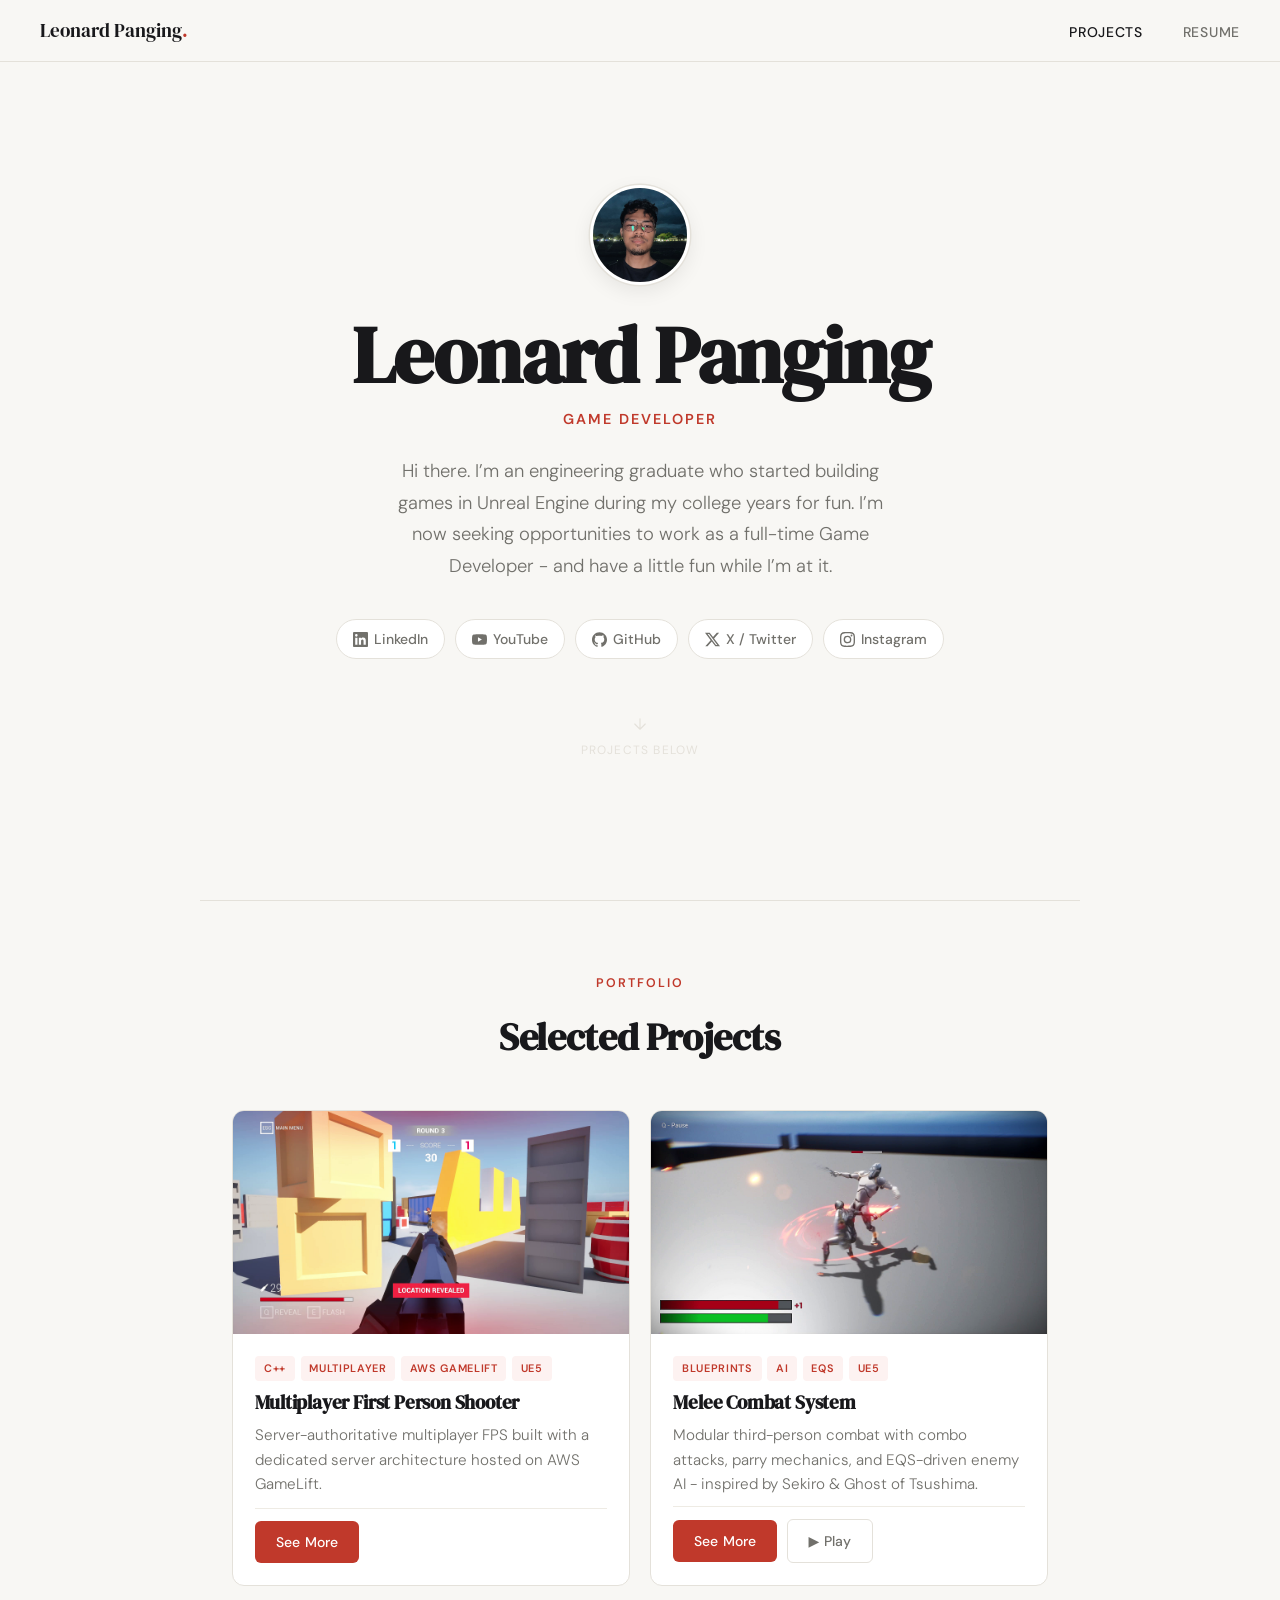
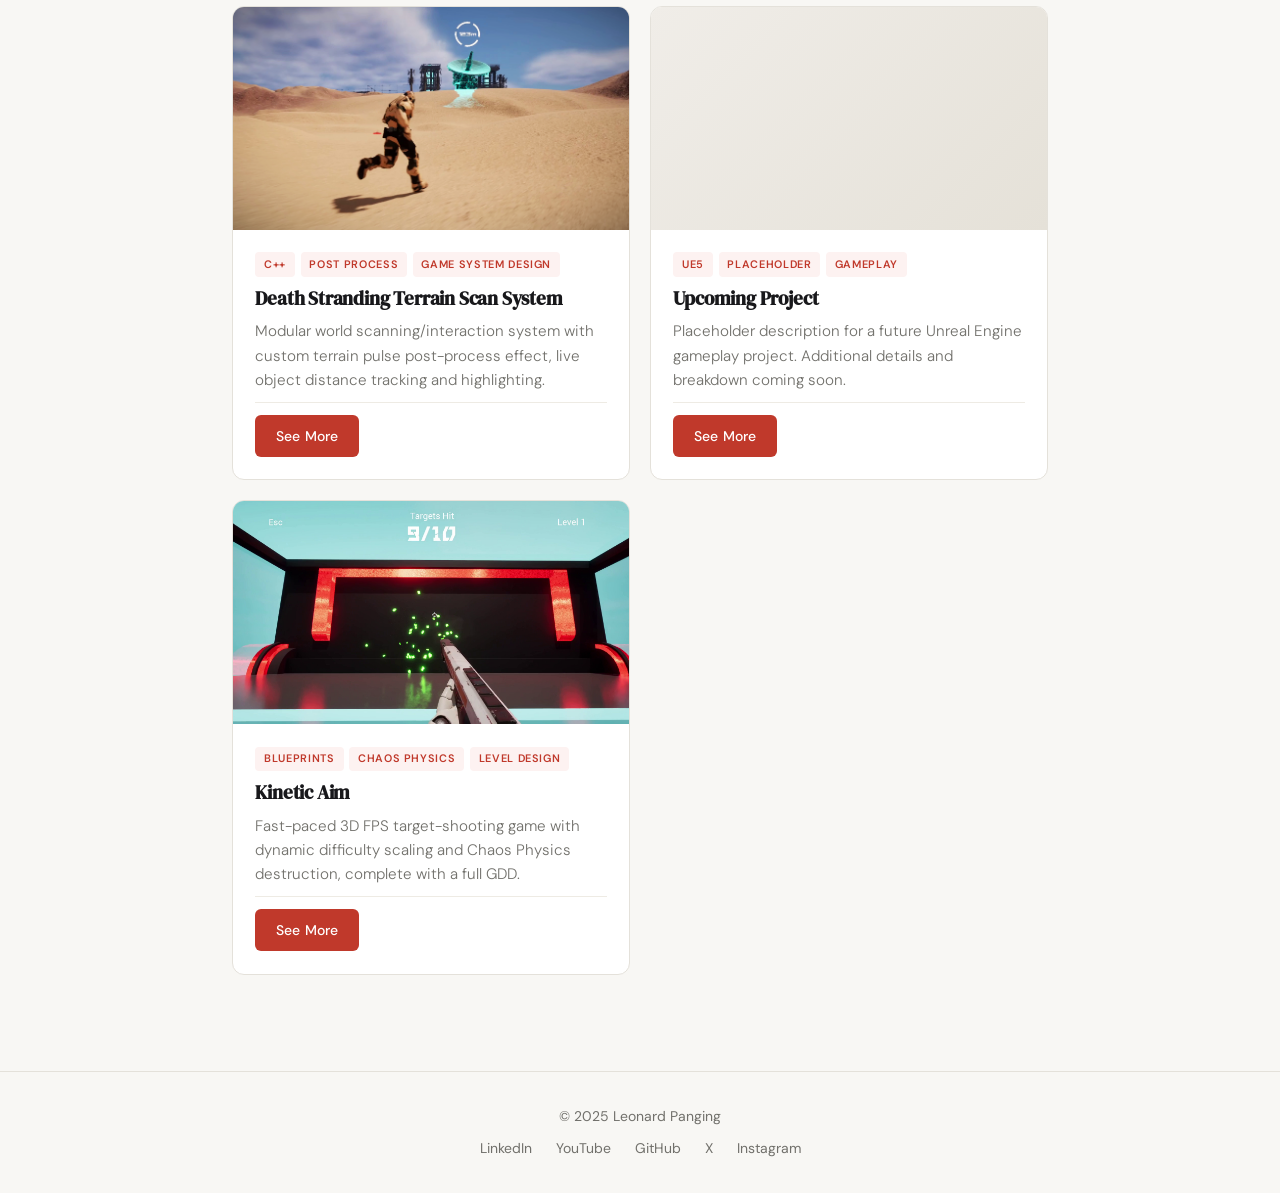
==== index.html @ 173173ff "Update index.html" ====
<!DOCTYPE html>
<html lang="en">
<head>
  <meta charset="UTF-8" />
  <meta name="viewport" content="width=device-width, initial-scale=1.0" />
  <title>Leonard Panging - Portfolio</title>

  <meta
    name="description"
    content="Portfolio of Leonard Panging, Unreal Engine Game Developer."
  />

  <link rel="stylesheet" href="assets/css/style.css" />
</head>

<body>

  <!-- NAV -->
  <nav>
    <a class="nav-logo" href="index.html">
      Leonard Panging<span>.</span>
    </a>

    <button class="hamburger" aria-label="Toggle menu">
      <span></span><span></span><span></span>
    </button>

    <ul class="nav-links">
      <li><a href="index.html" class="active">Projects</a></li>
      <li><a href="resume.html">Resume</a></li>
    </ul>
  </nav>

  <!-- ══ HERO ══════════════════════════════════ -->
  <section class="hero">

    <div class="hero-avatar hero-in">
      <img src="assets/images/dp.jpg" alt="Leonard Panging" />
      <div class="hero-avatar-placeholder">👤</div>
    </div>

    <h1 class="hero-in">Leonard Panging</h1>

    <p class="hero-role hero-in">
      Game Developer
    </p>

    <p class="hero-bio hero-in">
      Hi there. I’m an engineering graduate who started building games in Unreal Engine during my college years for fun. I’m now seeking opportunities to work as a full-time Game Developer - and have a little fun while I’m at it.
    </p>

     <div class="hero-socials hero-in">
      <a class="social-pill" href="https://www.linkedin.com/in/leonard-panging-a372b2229" target="_blank" rel="noopener">
        <svg viewBox="0 0 24 24" xmlns="http://www.w3.org/2000/svg" style="width:15px;height:15px;fill:currentColor"><path d="M20.447 20.452h-3.554v-5.569c0-1.328-.027-3.037-1.852-3.037-1.853 0-2.136 1.445-2.136 2.939v5.667H9.351V9h3.414v1.561h.046c.477-.9 1.637-1.85 3.37-1.85 3.601 0 4.267 2.37 4.267 5.455v6.286zM5.337 7.433a2.062 2.062 0 0 1-2.063-2.065 2.064 2.064 0 1 1 2.063 2.065zm1.782 13.019H3.555V9h3.564v11.452zM22.225 0H1.771C.792 0 0 .774 0 1.729v20.542C0 23.227.792 24 1.771 24h20.451C23.2 24 24 23.227 24 22.271V1.729C24 .774 23.2 0 22.222 0h.003z"/></svg>
        LinkedIn
      </a>
      <a class="social-pill" href="http://www.youtube.com/@LeonardPanging" target="_blank" rel="noopener">
        <svg viewBox="0 0 24 24" xmlns="http://www.w3.org/2000/svg" style="width:15px;height:15px;fill:currentColor"><path d="M23.498 6.186a3.016 3.016 0 0 0-2.122-2.136C19.505 3.545 12 3.545 12 3.545s-7.505 0-9.377.505A3.017 3.017 0 0 0 .502 6.186C0 8.07 0 12 0 12s0 3.93.502 5.814a3.016 3.016 0 0 0 2.122 2.136c1.871.505 9.376.505 9.376.505s7.505 0 9.377-.505a3.015 3.015 0 0 0 2.122-2.136C24 15.93 24 12 24 12s0-3.93-.502-5.814zM9.545 15.568V8.432L15.818 12l-6.273 3.568z"/></svg>
        YouTube
      </a>
      <a class="social-pill" href="https://github.com/MrBushidooo" target="_blank" rel="noopener">
        <svg viewBox="0 0 24 24" xmlns="http://www.w3.org/2000/svg" style="width:15px;height:15px;fill:currentColor"><path d="M12 .297c-6.63 0-12 5.373-12 12 0 5.303 3.438 9.8 8.205 11.385.6.113.82-.258.82-.577 0-.285-.01-1.04-.015-2.04-3.338.724-4.042-1.61-4.042-1.61C4.422 18.07 3.633 17.7 3.633 17.7c-1.087-.744.084-.729.084-.729 1.205.084 1.838 1.236 1.838 1.236 1.07 1.835 2.809 1.305 3.495.998.108-.776.417-1.305.76-1.605-2.665-.3-5.466-1.332-5.466-5.93 0-1.31.465-2.38 1.235-3.22-.135-.303-.54-1.523.105-3.176 0 0 1.005-.322 3.3 1.23.96-.267 1.98-.399 3-.405 1.02.006 2.04.138 3 .405 2.28-1.552 3.285-1.23 3.285-1.23.645 1.653.24 2.873.12 3.176.765.84 1.23 1.91 1.23 3.22 0 4.61-2.805 5.625-5.475 5.92.42.36.81 1.096.81 2.22 0 1.606-.015 2.896-.015 3.286 0 .315.21.69.825.57C20.565 22.092 24 17.592 24 12.297c0-6.627-5.373-12-12-12"/></svg>
        GitHub
      </a>
      <a class="social-pill" href="https://x.com/leo_fbx" target="_blank" rel="noopener">
        <svg viewBox="0 0 24 24" xmlns="http://www.w3.org/2000/svg" style="width:15px;height:15px;fill:currentColor"><path d="M18.901 1.153h3.68l-8.04 9.19L24 22.846h-7.406l-5.8-7.584-6.638 7.584H.474l8.6-9.83L0 1.154h7.594l5.243 6.932ZM17.61 20.644h2.039L6.486 3.24H4.298Z"/></svg>
        X / Twitter
      </a>
      <a class="social-pill" href="https://www.instagram.com/leonart._/" target="_blank" rel="noopener">
        <svg viewBox="0 0 24 24" xmlns="http://www.w3.org/2000/svg" style="width:15px;height:15px;fill:currentColor"><path d="M12 2.163c3.204 0 3.584.012 4.85.07 3.252.148 4.771 1.691 4.919 4.919.058 1.265.069 1.645.069 4.849 0 3.205-.012 3.584-.069 4.849-.149 3.225-1.664 4.771-4.919 4.919-1.266.058-1.644.07-4.85.07-3.204 0-3.584-.012-4.849-.07-3.26-.149-4.771-1.699-4.919-4.92-.058-1.265-.07-1.644-.07-4.849 0-3.204.013-3.583.07-4.849.149-3.227 1.664-4.771 4.919-4.919 1.266-.057 1.645-.069 4.849-.069zM12 0C8.741 0 8.333.014 7.053.072 2.695.272.273 2.69.073 7.052.014 8.333 0 8.741 0 12c0 3.259.014 3.668.072 4.948.2 4.358 2.618 6.78 6.98 6.98C8.333 23.986 8.741 24 12 24c3.259 0 3.668-.014 4.948-.072 4.354-.2 6.782-2.618 6.979-6.98.059-1.28.073-1.689.073-4.948 0-3.259-.014-3.667-.072-4.947-.196-4.354-2.617-6.78-6.979-6.98C15.668.014 15.259 0 12 0zm0 5.838a6.162 6.162 0 1 0 0 12.324 6.162 6.162 0 0 0 0-12.324zM12 16a4 4 0 1 1 0-8 4 4 0 0 1 0 8zm6.406-11.845a1.44 1.44 0 1 0 0 2.881 1.44 1.44 0 0 0 0-2.881z"/></svg>
        Instagram
      </a>
    </div>

    <div class="scroll-cue hero-in">
      <svg viewBox="0 0 24 24" stroke-width="1.5" stroke-linecap="round" stroke-linejoin="round"><path d="M12 5v14M5 12l7 7 7-7"/></svg>
      Projects below
    </div>


  </section>

  <!-- ══ PROJECTS ════════════════════════════════ -->

  <hr class="divider" />

  <div class="section-header">
    <p class="section-eyebrow">Portfolio</p>
    <h2>Selected Projects</h2>
  </div>

  <div class="projects-grid">

    <!-- CARD 1 -->
    <article class="project-card fade-up">

      <div class="project-card-img">
        <img
          src="assets/images/fps-thumb.png"
          alt="Multiplayer FPS"
          onerror="this.style.display='none'"
        />
      </div>

      <div class="project-card-body">

        <div class="project-tags">
          <span class="project-tag">C++</span>
          <span class="project-tag">Multiplayer</span>
          <span class="project-tag">AWS Gamelift</span>
          <span class="project-tag">UE5</span>
        </div>

        <h3>Multiplayer First Person Shooter</h3>

        <p class="project-card-desc">
          Server-authoritative multiplayer FPS built with a dedicated server
          architecture hosted on AWS GameLift.
        </p>

        <div class="project-card-footer">
          <a href="projects/fps-multiplayer.html"
             class="btn btn-primary">
            See More
          </a>
        </div>

      </div>

    </article>

    <!-- CARD 2 -->
    <article class="project-card fade-up">

      <div class="project-card-img">
        <img
          src="assets/images/melee-thumb.png"
          alt="Melee Combat System"
          onerror="this.style.display='none'"
        />
      </div>

      <div class="project-card-body">

        <div class="project-tags">
          <span class="project-tag">Blueprints</span>
          <span class="project-tag">AI</span>
          <span class="project-tag">EQS</span>
          <span class="project-tag">UE5</span>
        </div>

        <h3>Melee Combat System</h3>

        <p class="project-card-desc">
          Modular third-person combat with combo attacks, parry mechanics,
          and EQS-driven enemy AI - inspired by Sekiro &amp; Ghost of Tsushima.
        </p>

        <div class="project-card-footer">

          <a href="projects/melee-combat.html"
             class="btn btn-primary">
            See More
          </a>

          <a href="https://drive.google.com/drive/folders/1jWigeaN3N8AYRt2du7od_GH6Y4pzyDy4?usp=drive_link"
             target="_blank"
             rel="noopener"
             class="btn btn-secondary">
            ▶ Play
          </a>

        </div>

      </div>

    </article>

    <!-- CARD 3 -->
    <article class="project-card fade-up">

      <div class="project-card-img">
        <img
          src="assets/images/scan-thumb.jpg"
          alt="Death Stranding Scan System"
          onerror="this.style.display='none'"
        />
      </div>

      <div class="project-card-body">

        <div class="project-tags">
          <span class="project-tag">C++</span>
          <span class="project-tag">Post Process</span>
          <span class="project-tag">Game System Design</span>
        </div>

        <h3>Death Stranding Terrain Scan System</h3>

        <p class="project-card-desc">
          Modular world scanning/interaction system with
          custom terrain pulse post-process effect,
          live object distance tracking and highlighting.
        </p>

        <div class="project-card-footer">
          <a href="projects/death-stranding-scan.html"
             class="btn btn-primary">
            See More
          </a>
        </div>

      </div>

    </article>

    <!-- CARD 4 -->
    <article class="project-card fade-up">

      <div class="project-card-img">
        <img
          src="assets/images/placeholder-thumb.jpg"
          alt="Placeholder Project"
          onerror="this.style.display='none'"
        />
      </div>

      <div class="project-card-body">

        <div class="project-tags">
          <span class="project-tag">UE5</span>
          <span class="project-tag">Placeholder</span>
          <span class="project-tag">Gameplay</span>
        </div>

        <h3>Upcoming Project</h3>

        <p class="project-card-desc">
          Placeholder description for a future Unreal Engine gameplay project.
          Additional details and breakdown coming soon.
        </p>

        <div class="project-card-footer">
          <a href="projects/WeaponThrow.html"
             class="btn btn-primary">
            See More
          </a>
        </div>

      </div>

    </article>

    <!-- CARD 5 -->
    <article class="project-card fade-up">

      <div class="project-card-img">
        <img
          src="assets/images/kinetic-thumb.png"
          alt="Kinetic Aim"
          onerror="this.style.display='none'"
        />
      </div>

      <div class="project-card-body">

        <div class="project-tags">
          <span class="project-tag">Blueprints</span>
          <span class="project-tag">Chaos Physics</span>
          <span class="project-tag">Level Design</span>
        </div>

        <h3>Kinetic Aim</h3>

        <p class="project-card-desc">
          Fast-paced 3D FPS target-shooting game with dynamic difficulty scaling
          and Chaos Physics destruction, complete with a full GDD.
        </p>

        <div class="project-card-footer">
          <a href="projects/kinetic-aim.html"
             class="btn btn-primary">
            See More
          </a>
        </div>

      </div>

    </article>

  </div>

  <!-- FOOTER -->

  <footer>

    <p>© 2025 Leonard Panging</p>

    <div class="footer-socials">

      <a href="https://www.linkedin.com/in/leonard-panging-a372b2229"
         target="_blank"
         rel="noopener">
        LinkedIn
      </a>

      <a href="http://www.youtube.com/@LeonardPanging"
         target="_blank"
         rel="noopener">
        YouTube
      </a>

      <a href="https://github.com/MrBushidooo"
         target="_blank"
         rel="noopener">
        GitHub
      </a>

      <a href="https://x.com/leo_fbx"
         target="_blank"
         rel="noopener">
        X
      </a>

      <a href="https://www.instagram.com/leonart._/"
         target="_blank"
         rel="noopener">
        Instagram
      </a>

    </div>

  </footer>

  <script src="assets/js/main.js"></script>

</body>
</html>
---- assets/css/style.css ----
@import url('https://fonts.googleapis.com/css2?family=DM+Serif+Display:ital@0;1&family=DM+Sans:ital,opsz,wght@0,9..40,300;0,9..40,400;0,9..40,500;0,9..40,600;1,9..40,300&display=swap');

/* ── VARIABLES ───────────────────────────────── */
:root {
  --bg:           #f8f7f4;
  --surface:      #ffffff;
  --border:       #e4e1da;
  --border-light: #eeebe4;
  --text:         #18181b;
  --muted:        #71706b;
  --accent:       #c0392b;
  --accent-hover: #a93226;
  --accent-light: #fdf2f1;

  --font-display: 'DM Serif Display', Georgia, serif;
  --font-body:    'DM Sans', system-ui, sans-serif;

  --max-w: 880px;
  --nav-h: 62px;
}

/* ── RESET ───────────────────────────────────── */
*, *::before, *::after { box-sizing: border-box; margin: 0; padding: 0; }
html { scroll-behavior: smooth; }
body {
  background: var(--bg);
  color: var(--text);
  font-family: var(--font-body);
  font-size: 19px;
  line-height: 1.75;
  -webkit-font-smoothing: antialiased;
}
a { color: inherit; text-decoration: none; }
img { max-width: 100%; display: block; }
ul { list-style: none; }

/* ── SCROLLBAR ───────────────────────────────── */
::-webkit-scrollbar { width: 4px; }
::-webkit-scrollbar-track { background: var(--bg); }
::-webkit-scrollbar-thumb { background: var(--border); border-radius: 2px; }

/* ── NAV ─────────────────────────────────────── */
nav {
  position: fixed;
  top: 0; left: 0; right: 0;
  height: var(--nav-h);
  background: rgba(248,247,244,0.93);
  backdrop-filter: blur(12px);
  -webkit-backdrop-filter: blur(12px);
  border-bottom: 1px solid var(--border);
  display: flex;
  align-items: center;
  justify-content: space-between;
  padding: 0 2.5rem;
  z-index: 100;
}
.nav-logo {
  font-family: var(--font-display);
  font-size: 1.2rem;
  color: var(--text);
}
.nav-logo span { color: var(--accent); }
.nav-links {
  display: flex;
  gap: 2.5rem;
  align-items: center;
}
.nav-links a {
  font-size: 0.875rem;
  font-weight: 500;
  letter-spacing: 0.05em;
  text-transform: uppercase;
  color: var(--muted);
  transition: color 0.18s;
}
.nav-links a:hover,
.nav-links a.active { color: var(--text); }

.hamburger {
  display: none;
  flex-direction: column;
  gap: 5px;
  cursor: pointer;
  background: none;
  border: none;
  padding: 4px;
}
.hamburger span {
  display: block;
  width: 22px; height: 1.5px;
  background: var(--text);
  transition: all 0.3s;
}

/* ── HERO ────────────────────────────────────── */
.hero {
  min-height: 100vh;
  display: flex;
  flex-direction: column;
  align-items: center;
  justify-content: center;
  text-align: center;
  padding: calc(var(--nav-h) + 2rem) 2rem 3rem;
  max-width: var(--max-w);
  margin: 0 auto;
}

.hero-avatar {
  width: 100px;
  height: 100px;
  border-radius: 50%;
  background: var(--border);
  margin: 0 auto 1.75rem;
  overflow: hidden;
  border: 3px solid var(--surface);
  box-shadow: 0 0 0 1.5px var(--border), 0 6px 20px rgba(0,0,0,0.08);
}
.hero-avatar img { width: 100%; height: 100%; object-fit: cover; }
/* avatar placeholder icon */
.hero-avatar-placeholder {
  width: 100%; height: 100%;
  display: flex; align-items: center; justify-content: center;
  font-size: 2.5rem; color: var(--border);
}

.hero h1 {
  font-family: var(--font-display);
  font-size: clamp(2.8rem, 7vw, 5rem);
  line-height: 1.05;
  letter-spacing: -0.015em;
  margin-bottom: 0.6rem;
}
.hero-role {
  font-size: 0.9rem;
  font-weight: 600;
  letter-spacing: 0.14em;
  text-transform: uppercase;
  color: var(--accent);
  margin-bottom: 1.5rem;
}
.hero-bio {
  font-size: 1.15rem;
  color: var(--muted);
  max-width: 520px;
  margin: 0 auto 2.25rem;
  font-weight: 300;
  line-height: 1.72;
}

/* social pills */
.hero-socials {
  display: flex;
  flex-wrap: wrap;
  justify-content: center;
  gap: 0.6rem;
}
.social-pill {
  display: inline-flex;
  align-items: center;
  gap: 0.4rem;
  padding: 0.45rem 1rem;
  border: 1px solid var(--border);
  border-radius: 100px;
  font-size: 0.875rem;
  font-weight: 500;
  color: var(--muted);
  background: var(--surface);
  transition: all 0.18s;
  white-space: nowrap;
}
.social-pill:hover {
  border-color: var(--accent);
  color: var(--accent);
  background: var(--accent-light);
}

/* scroll cue */
.scroll-cue {
  margin-top: 3.5rem;
  display: flex;
  flex-direction: column;
  align-items: center;
  gap: 0.4rem;
  color: var(--border);
  font-size: 0.75rem;
  letter-spacing: 0.1em;
  text-transform: uppercase;
  animation: bob 2.2s ease-in-out infinite;
}
.scroll-cue svg { width: 18px; height: 18px; stroke: currentColor; fill: none; }
@keyframes bob { 0%,100%{transform:translateY(0)} 50%{transform:translateY(6px)} }

/* ── SECTION HEADER ──────────────────────────── */
hr.divider {
  border: none;
  border-top: 1px solid var(--border);
  max-width: var(--max-w);
  margin: 0 auto;
}
.section-header {
  text-align: center;
  padding: 4.5rem 2rem 2.5rem;
  max-width: var(--max-w);
  margin: 0 auto;
}
.section-eyebrow {
  font-size: 0.78rem;
  font-weight: 600;
  letter-spacing: 0.16em;
  text-transform: uppercase;
  color: var(--accent);
  margin-bottom: 0.5rem;
}
.section-header h2 {
  font-family: var(--font-display);
  font-size: clamp(1.7rem, 4vw, 2.4rem);
  letter-spacing: -0.01em;
}

/* ── PROJECTS GRID (2×2) ─────────────────────── */
.projects-grid {
  display: grid;
  grid-template-columns: 1fr 1fr;
  gap: 1.25rem;
  max-width: var(--max-w);
  margin: 0 auto;
  padding: 0 2rem 6rem;
}

.project-card {
  background: var(--surface);
  border: 1px solid var(--border);
  border-radius: 12px;
  overflow: hidden;
  display: flex;
  flex-direction: column;
  transition: box-shadow 0.25s, transform 0.25s, border-color 0.25s;
}
.project-card:hover {
  box-shadow: 0 8px 32px rgba(0,0,0,0.08);
  transform: translateY(-3px);
  border-color: #cdc9c2;
}

.project-card-img {
  width: 100%;
  aspect-ratio: 16/9;
  background: linear-gradient(135deg, #f0ede8, #e5e1d8);
  overflow: hidden;
  position: relative;
  display: flex;
  align-items: center;
  justify-content: center;
}
.project-card-img img {
  width: 100%; height: 100%;
  object-fit: cover;
  transition: transform 0.45s ease;
}
.project-card:hover .project-card-img img { transform: scale(1.04); }
.img-placeholder-icon { font-size: 2.5rem; color: var(--border); }

.project-card-body {
  padding: 1.4rem;
  display: flex;
  flex-direction: column;
  flex: 1;
  gap: 0.6rem;
}
.project-tags {
  display: flex;
  flex-wrap: wrap;
  gap: 0.35rem;
}
.project-tag {
  font-size: 0.68rem;
  font-weight: 600;
  letter-spacing: 0.06em;
  text-transform: uppercase;
  color: var(--accent);
  background: var(--accent-light);
  padding: 0.18rem 0.55rem;
  border-radius: 4px;
}
.project-card h3 {
  font-family: var(--font-display);
  font-size: 1.2rem;
  line-height: 1.2;
  letter-spacing: -0.01em;
}
.project-card-desc {
  font-size: 0.95rem;
  color: var(--muted);
  font-weight: 300;
  line-height: 1.6;
  flex: 1;
}
.project-card-footer {
  display: flex;
  gap: 0.6rem;
  align-items: center;
  padding-top: 0.75rem;
  border-top: 1px solid var(--border-light);
  flex-wrap: wrap;
}

/* ── BUTTONS ─────────────────────────────────── */
.btn {
  display: inline-flex;
  align-items: center;
  gap: 0.35rem;
  padding: 0.55rem 1.3rem;
  font-family: var(--font-body);
  font-size: 0.875rem;
  font-weight: 500;
  border-radius: 6px;
  border: none;
  cursor: pointer;
  transition: all 0.18s;
  letter-spacing: 0.01em;
  white-space: nowrap;
}
.btn-primary { background: var(--accent); color: #fff; }
.btn-primary:hover { background: var(--accent-hover); }
.btn-secondary {
  background: transparent;
  color: var(--muted);
  border: 1px solid var(--border);
}
.btn-secondary:hover {
  border-color: var(--accent);
  color: var(--accent);
  background: var(--accent-light);
}

/* ── PAGE HERO (Resume / Detail) ─────────────── */
.page-hero {
  padding: calc(var(--nav-h) + 4rem) 2rem 3rem;
  text-align: center;
  max-width: var(--max-w);
  margin: 0 auto;
  border-bottom: 1px solid var(--border);
}
.page-hero h1 {
  font-family: var(--font-display);
  font-size: clamp(2.2rem, 5vw, 3.5rem);
  letter-spacing: -0.01em;
  margin-bottom: 0.75rem;
}
.page-hero p {
  color: var(--muted);
  font-size: 1.1rem;
  font-weight: 300;
  max-width: 480px;
  margin: 0 auto 1.5rem;
}

/* ── RESUME ──────────────────────────────────── */
.resume-body {
  max-width: var(--max-w);
  margin: 0 auto;
  padding: 4rem 2rem 6rem;
}
.resume-section {
  margin-bottom: 3.5rem;
  text-align: center;
}
.resume-section > h2 {
  font-family: var(--font-display);
  font-size: 1.65rem;
  letter-spacing: -0.01em;
  margin-bottom: 1.75rem;
  padding-bottom: 0.75rem;
  border-bottom: 1px solid var(--border);
}

/* timeline */
.timeline {
  max-width: 600px;
  margin: 0 auto;
  text-align: left;
  position: relative;
  padding-left: 1.5rem;
  border-left: 2px solid var(--border);
}
.timeline-item {
  position: relative;
  padding: 0 0 2.25rem 2rem;
}
.timeline-item:last-child { padding-bottom: 0; }
.timeline-item::before {
  content: '';
  position: absolute;
  left: -6px; top: 6px;
  width: 10px; height: 10px;
  border-radius: 50%;
  background: var(--accent);
  border: 2px solid var(--bg);
}
.timeline-date {
  font-size: 0.78rem;
  font-weight: 600;
  letter-spacing: 0.1em;
  text-transform: uppercase;
  color: var(--accent);
  margin-bottom: 0.2rem;
}
.timeline-title {
  font-family: var(--font-display);
  font-size: 1.2rem;
  margin-bottom: 0.1rem;
}
.timeline-sub {
  font-size: 0.95rem;
  color: var(--muted);
  margin-bottom: 0.7rem;
}
.timeline-body li {
  font-size: 0.95rem;
  color: var(--muted);
  font-weight: 300;
  padding-left: 1rem;
  position: relative;
  margin-bottom: 0.3rem;
}
.timeline-body li::before {
  content: '–';
  position: absolute;
  left: 0;
  color: var(--accent);
}

/* skills */
.skills-grid {
  display: grid;
  grid-template-columns: repeat(auto-fit, minmax(220px, 1fr));
  gap: 1rem;
  max-width: 680px;
  margin: 0 auto;
  text-align: left;
}
.skill-block {
  background: var(--surface);
  border: 1px solid var(--border);
  border-radius: 10px;
  padding: 1.2rem 1.4rem;
  transition: box-shadow 0.2s;
}
.skill-block:hover { box-shadow: 0 4px 16px rgba(0,0,0,0.06); }
.skill-block h3 {
  font-size: 0.72rem;
  font-weight: 600;
  letter-spacing: 0.12em;
  text-transform: uppercase;
  color: var(--accent);
  margin-bottom: 0.35rem;
}
.skill-block p {
  font-size: 0.95rem;
  color: var(--muted);
  font-weight: 300;
  line-height: 1.6;
}

/* ── PROJECT DETAIL ──────────────────────────── */
.project-detail-hero {
  padding: calc(var(--nav-h) + 4rem) 2rem 3rem;
  text-align: center;
  max-width: var(--max-w);
  margin: 0 auto;
  border-bottom: 1px solid var(--border);
}
.breadcrumb {
  font-size: 0.875rem;
  color: var(--muted);
  margin-bottom: 1.5rem;
}
.breadcrumb a { color: var(--accent); transition: opacity 0.18s; }
.breadcrumb a:hover { opacity: 0.75; text-decoration: underline; }
.project-detail-hero h1 {
  font-family: var(--font-display);
  font-size: clamp(2rem, 5vw, 3rem);
  letter-spacing: -0.01em;
  margin: 1rem 0 0.75rem;
}
.project-detail-hero .lead {
  color: var(--muted);
  font-size: 1.1rem;
  font-weight: 300;
  max-width: 540px;
  margin: 0 auto;
}

.project-meta-strip {
  display: flex;
  flex-wrap: wrap;
  justify-content: center;
  border-top: 1px solid var(--border);
  border-bottom: 1px solid var(--border);
  max-width: var(--max-w);
  margin: 0 auto;
}
.project-meta-item {
  padding: 1.1rem 1.8rem;
  text-align: center;
  border-right: 1px solid var(--border);
  flex: 1;
  min-width: 120px;
}
.project-meta-item:last-child { border-right: none; }
.project-meta-item dt {
  font-size: 0.68rem;
  font-weight: 600;
  letter-spacing: 0.14em;
  text-transform: uppercase;
  color: var(--accent);
  margin-bottom: 0.25rem;
}
.project-meta-item dd {
  font-size: 0.95rem;
  font-weight: 500;
}

.project-detail-body {
  max-width: var(--max-w);
  margin: 0 auto;
  padding: 3.5rem 2rem 6rem;
}
.detail-section {
  margin-bottom: 2.75rem;
}
.detail-section h2 {
  font-family: var(--font-display);
  font-size: 1.55rem;
  letter-spacing: -0.01em;
  margin-bottom: 1rem;
  padding-bottom: 0.6rem;
  border-bottom: 1px solid var(--border);
}
.detail-section h3 {
  font-size: 1rem;
  font-weight: 600;
  margin: 1.2rem 0 0.35rem;
}
.detail-section p {
  font-size: 1rem;
  color: var(--muted);
  font-weight: 300;
  margin-bottom: 0.6rem;
}
.detail-section li {
  font-size: 1rem;
  color: var(--muted);
  font-weight: 300;
  padding-left: 1.1rem;
  position: relative;
  margin-bottom: 0.35rem;
}
.detail-section li::before {
  content: '–';
  position: absolute;
  left: 0;
  color: var(--accent);
}

.feature-grid {
  display: grid;
  grid-template-columns: repeat(auto-fit, minmax(210px, 1fr));
  gap: 1rem;
  margin: 1rem 0;
}
.feature-card {
  background: var(--surface);
  border: 1px solid var(--border);
  border-radius: 10px;
  padding: 1.2rem;
  transition: box-shadow 0.2s;
}
.feature-card:hover { box-shadow: 0 4px 16px rgba(0,0,0,0.06); }
.feature-card h4 {
  font-size: 0.875rem;
  font-weight: 600;
  margin-bottom: 0.35rem;
}
.feature-card p, .feature-card li {
  font-size: 0.92rem;
  color: var(--muted);
  font-weight: 300;
  line-height: 1.55;
}

/* ── FOOTER ──────────────────────────────────── */
footer {
  border-top: 1px solid var(--border);
  padding: 2rem;
  text-align: center;
  color: var(--muted);
  font-size: 0.875rem;
}
.footer-socials {
  display: flex;
  justify-content: center;
  gap: 1.5rem;
  margin-top: 0.5rem;
}
.footer-socials a { color: var(--muted); transition: color 0.18s; }
.footer-socials a:hover { color: var(--accent); }

/* ── FADE ANIMATIONS ─────────────────────────── */
.fade-up {
  opacity: 0;
  transform: translateY(18px);
  transition: opacity 0.5s ease, transform 0.5s ease;
}
.fade-up.visible { opacity: 1; transform: none; }

.hero-in {
  opacity: 0;
  transform: translateY(14px);
  animation: heroReveal 0.55s ease forwards;
}
.hero-in:nth-child(1){animation-delay:.05s}
.hero-in:nth-child(2){animation-delay:.13s}
.hero-in:nth-child(3){animation-delay:.21s}
.hero-in:nth-child(4){animation-delay:.29s}
.hero-in:nth-child(5){animation-delay:.37s}
.hero-in:nth-child(6){animation-delay:.45s}
@keyframes heroReveal { to { opacity:1; transform:none; } }

/* ── RESPONSIVE ──────────────────────────────── */
@media (max-width: 640px) {
  nav { padding: 0 1.25rem; }
  .nav-links {
    display: none;
    flex-direction: column;
    position: fixed;
    top: var(--nav-h); left: 0; right: 0;
    background: var(--surface);
    border-bottom: 1px solid var(--border);
    padding: 1.5rem;
    gap: 1.25rem;
  }
  .nav-links.open { display: flex; }
  .hamburger { display: flex; }

  .projects-grid { grid-template-columns: 1fr; padding: 0 1.25rem 4rem; }
  .hero, .section-header { padding-left: 1.25rem; padding-right: 1.25rem; }
  .page-hero, .project-detail-hero, .resume-body, .project-detail-body { padding-left: 1.25rem; padding-right: 1.25rem; }
  .project-meta-strip { flex-direction: column; }
  .project-meta-item { border-right: none; border-bottom: 1px solid var(--border); }
  .project-meta-item:last-child { border-bottom: none; }
}

.system-list {
  display: flex;
  flex-direction: column;
  gap: 0;
  border: none;
  border-radius: 0;
  overflow: visible;
}

.system-item {
  display: grid;
  grid-template-columns: 1fr 1.4fr;
  border-bottom: 1px solid var(--border);
}
.system-item:last-child { border-bottom: none; }

.system-info {
  padding: 1.5rem;
  border-right: 1px solid var(--border);
}
.system-info h4 {
  font-size: 0.95rem;
  font-weight: 600;
  margin-bottom: 0.4rem;
}
.system-info p {
  font-size: 0.92rem;
  color: var(--muted);
  font-weight: 300;
  line-height: 1.55;
  margin: 0;
}

.system-video {
  position: relative;
  overflow: hidden;
  background: transparent;
}
.system-video video {
  position: absolute;
  top: 0; left: 0;
  width: 100%; height: 100%;
  object-fit: cover;
}

.system-video.dual {
  display: grid;
  grid-template-columns: 1fr 1fr;
  gap: 0.75rem;
  position: static;
  height: auto;
  background: transparent;
}

.system-video.dual video {
  position: static;
  width: 100%;
  aspect-ratio: 16/9;
  object-fit: cover;
  display: block;
}

.dual-video-wrap {
  display: flex;
  flex-direction: column;
  gap: 0.35rem;
}
.dual-video-wrap:first-child { border-right: none; }

.video-label {
  text-align: center;
  font-size: 0.78rem;
  font-weight: 500;
  letter-spacing: 0.05em;
  color: var(--muted);
  padding: 0.3rem 0;
  background: transparent;
  border-top: none;
}

@media (max-width: 640px) {
  .system-item { grid-template-columns: 1fr; }
  .system-info { border-right: none; border-bottom: 1px solid var(--border); }
  .system-video.dual { grid-template-columns: 1fr; }
  .dual-video-wrap:first-child { border-right: none; border-bottom: 1px solid var(--border); }
}

.system-video:not(.dual) {
  min-height: 200px;
}

.system-item-stack {
  padding: 1.5rem 0;
  border-bottom: 1px solid var(--border);
  display: flex;
  flex-direction: column;
  gap: 1rem;
}
.system-item-stack:last-child { border-bottom: none; }

.system-info-stack h4 {
  font-size: 0.95rem;
  font-weight: 600;
  margin-bottom: 0.4rem;
}
.system-info-stack p {
  font-size: 0.92rem;
  color: var(--muted);
  font-weight: 300;
  line-height: 1.55;
  margin: 0;
}

.system-video-stack {
  width: 100%;
  display: flex;
  justify-content: center;
}
.system-video-stack video {
  width: 50%;
  aspect-ratio: 16/9;
  object-fit: cover;
  display: block;
}

.feature-grid-center {
  display: flex;
  justify-content: center;
  margin-top: 1rem;
  gap: 1rem;
}
.feature-grid-center .feature-card {
  min-width: 210px;
  flex: 0 1 calc((100% - 2rem) / 3);
}

.triple-video-wrap {
  display: grid;
  grid-template-columns: 1fr 1fr 1fr;
  gap: 1rem;
  margin-top: 2rem;
}
.triple-video-item {
  display: flex;
  flex-direction: column;
  gap: 0.4rem;
}
.triple-video-item video {
  width: 100%;
  aspect-ratio: 16/9;
  object-fit: cover;
  border-radius: 6px;
  display: block;
}
.triple-video-item .video-label {
  text-align: center;
  font-size: 0.78rem;
  font-weight: 500;
  color: var(--muted);
  padding: 0.2rem 0;
  background: transparent;
  border-top: none;
}

@media (max-width: 640px) {
  .feature-grid-center { flex-direction: column; }
  .feature-grid-center .feature-card { min-width: unset; flex: 1; }
}

@media (max-width: 640px) {
  .triple-video-wrap { grid-template-columns: 1fr; }
  .feature-grid-center .feature-card { max-width: 100%; }
}
.skill-list{
  margin: 0;
  padding-left: 1.2rem;
}

.skill-list li{
  margin-bottom: 0.35rem;
}
a.skill-block:hover {
  box-shadow: 0 4px 16px rgba(192,57,43,0.1);
  border-color: var(--accent);
  background: var(--accent-light);
}
a.skill-block:hover h3 {
  color: var(--accent);
}
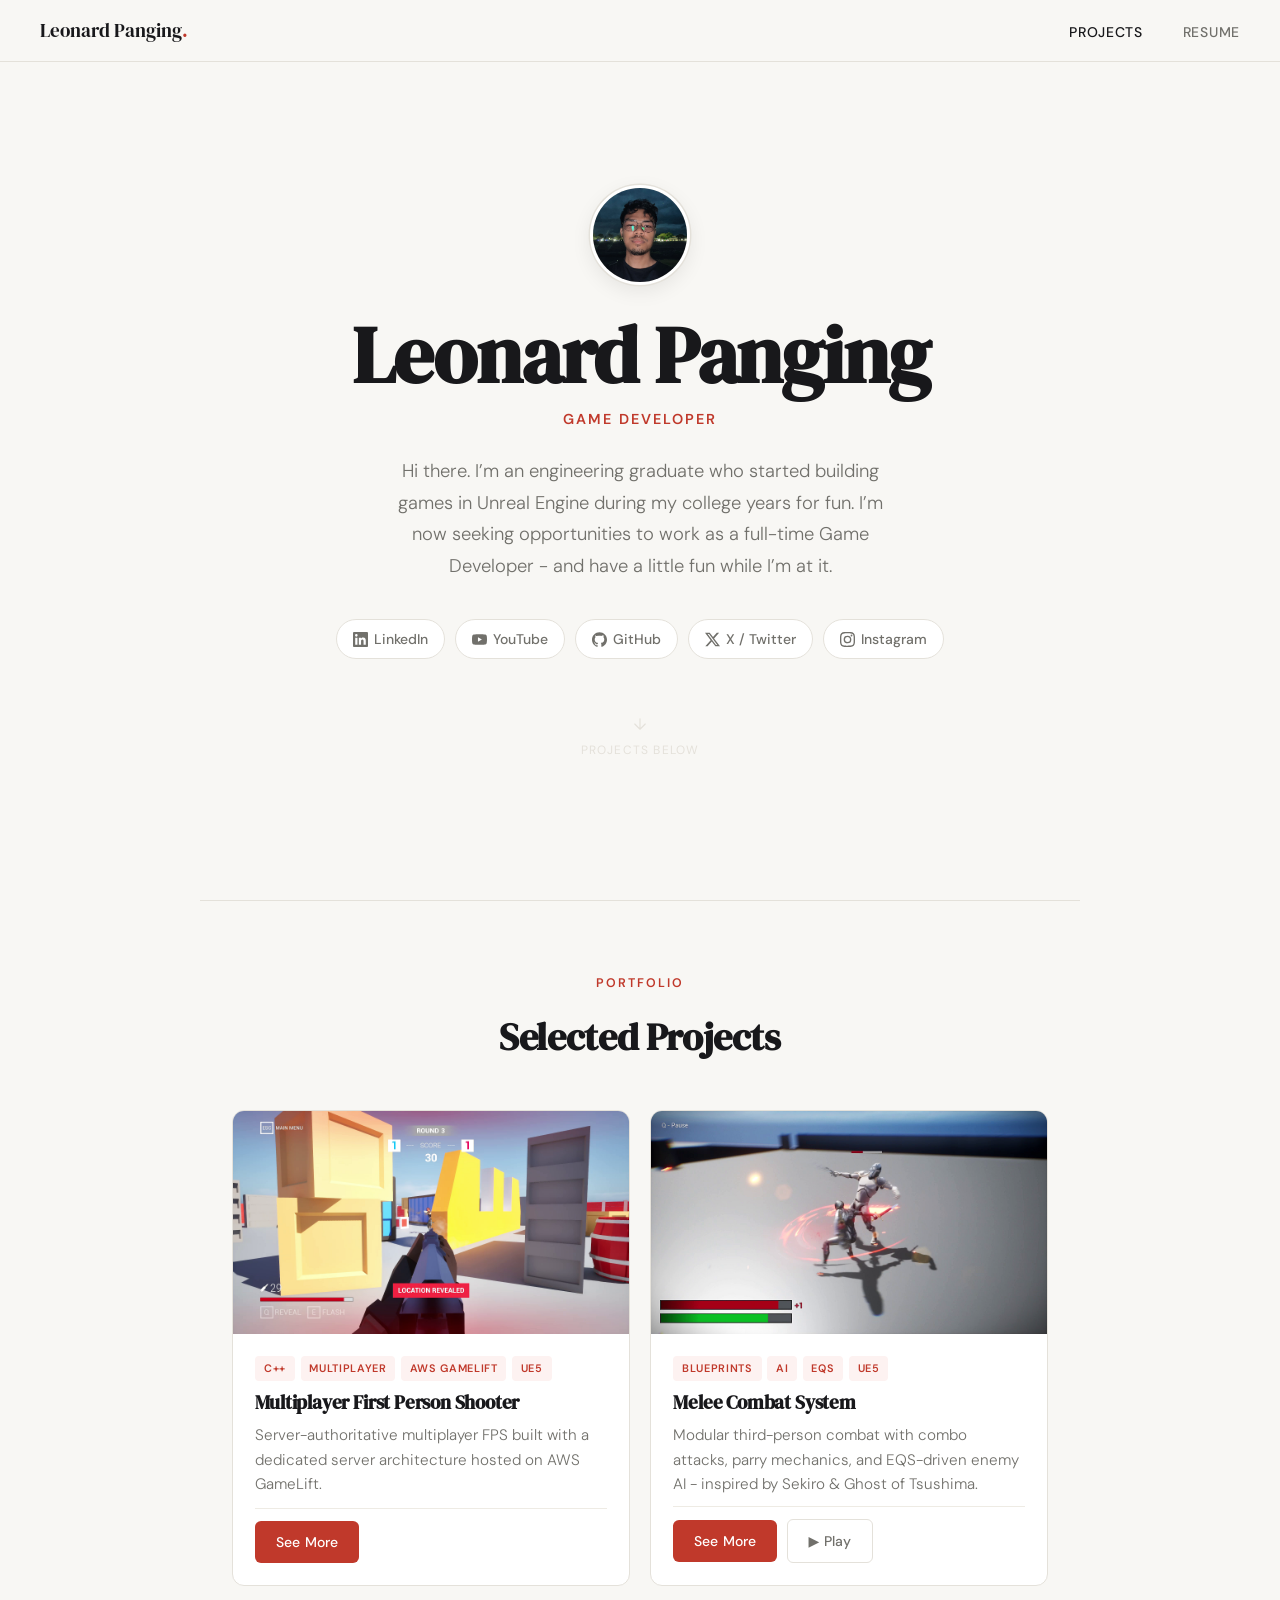
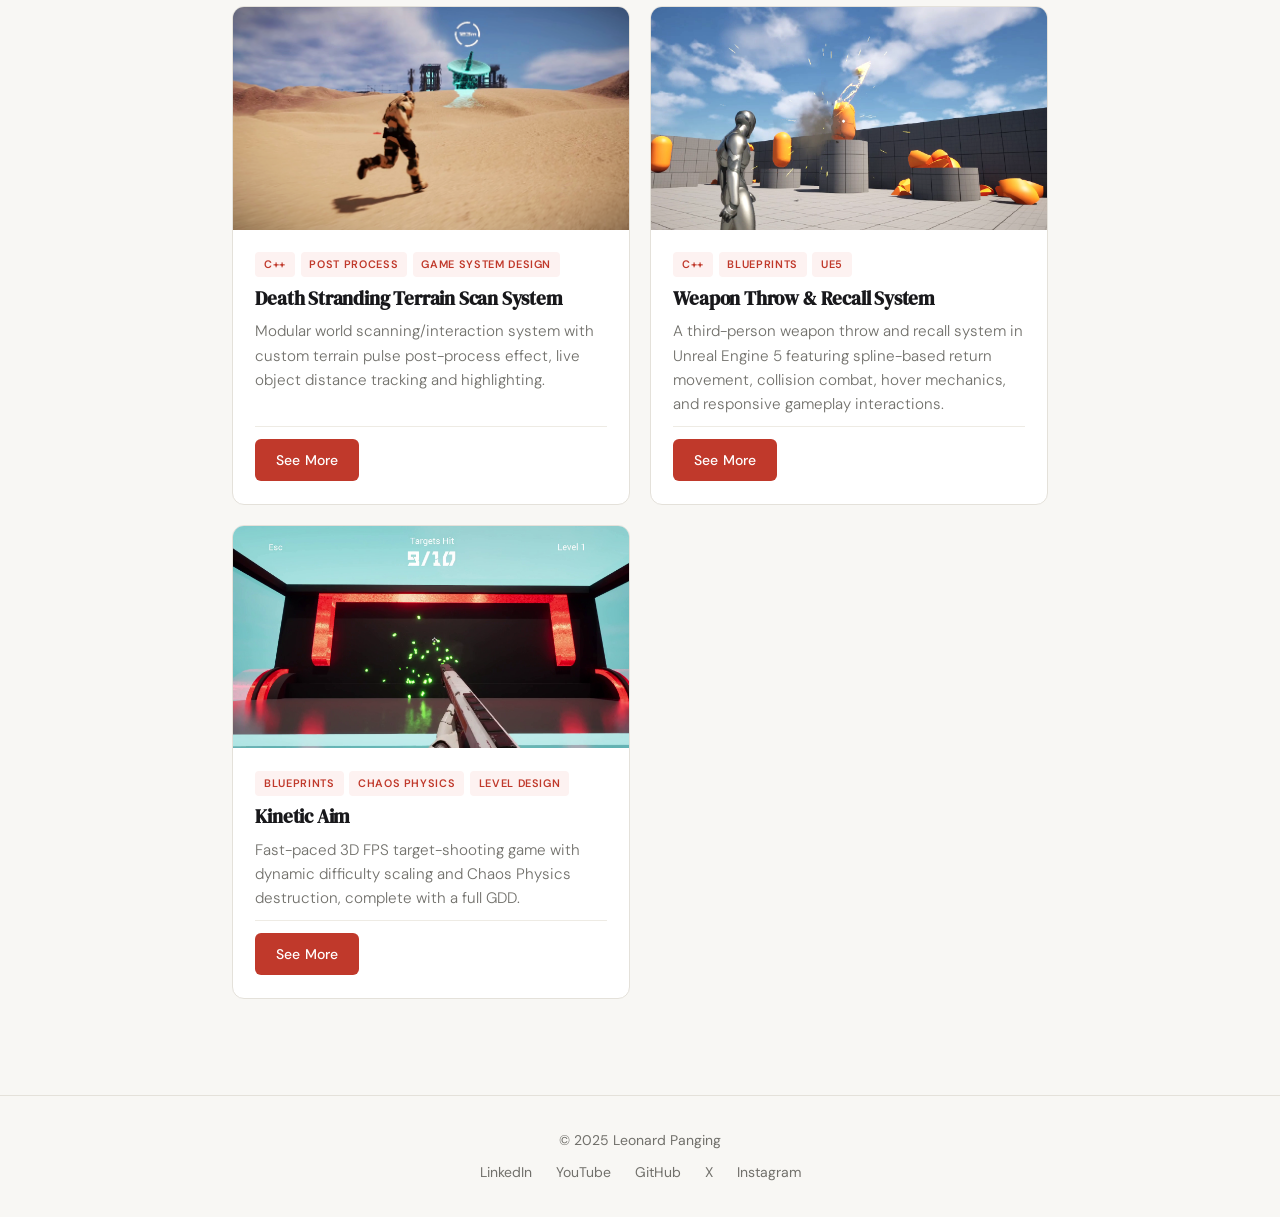
==== commit 9a37d0f9: "Update index.html" ====
--- a/index.html
+++ b/index.html
@@ -219,7 +219,7 @@
 
       <div class="project-card-img">
         <img
-          src="assets/images/placeholder-thumb.jpg"
+          src="assets/images/weapon-throw.png"
           alt="Placeholder Project"
           onerror="this.style.display='none'"
         />
@@ -228,16 +228,16 @@
       <div class="project-card-body">
 
         <div class="project-tags">
+          <span class="project-tag">C++</span>
+          <span class="project-tag">Blueprints</span>
           <span class="project-tag">UE5</span>
-          <span class="project-tag">Placeholder</span>
-          <span class="project-tag">Gameplay</span>
-        </div>
-
-        <h3>Upcoming Project</h3>
-
-        <p class="project-card-desc">
-          Placeholder description for a future Unreal Engine gameplay project.
-          Additional details and breakdown coming soon.
+        </div>
+
+        <h3>Weapon Throw & Recall System</h3>
+
+        <p class="project-card-desc">
+         A third-person weapon throw and recall system in Unreal Engine 5 featuring spline-based return movement, 
+          collision combat, hover mechanics, and responsive gameplay interactions.
         </p>
 
         <div class="project-card-footer">
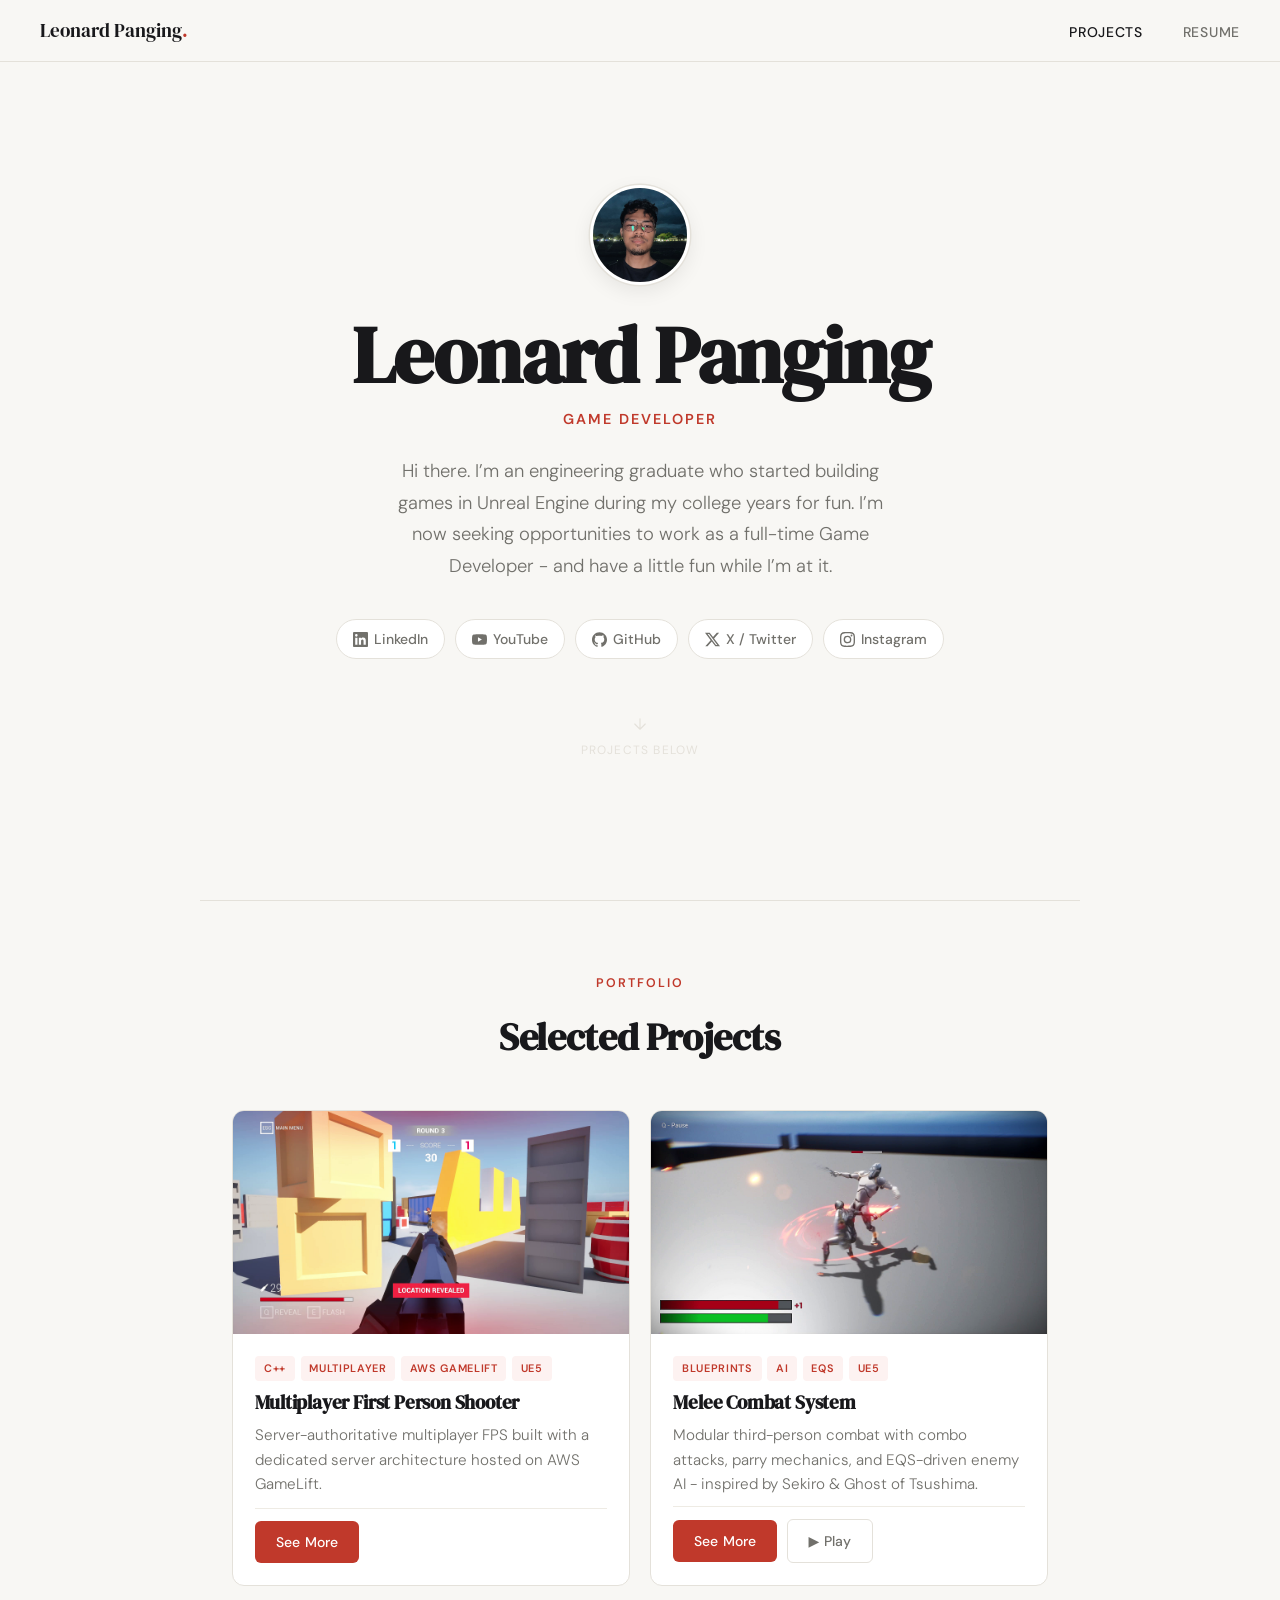
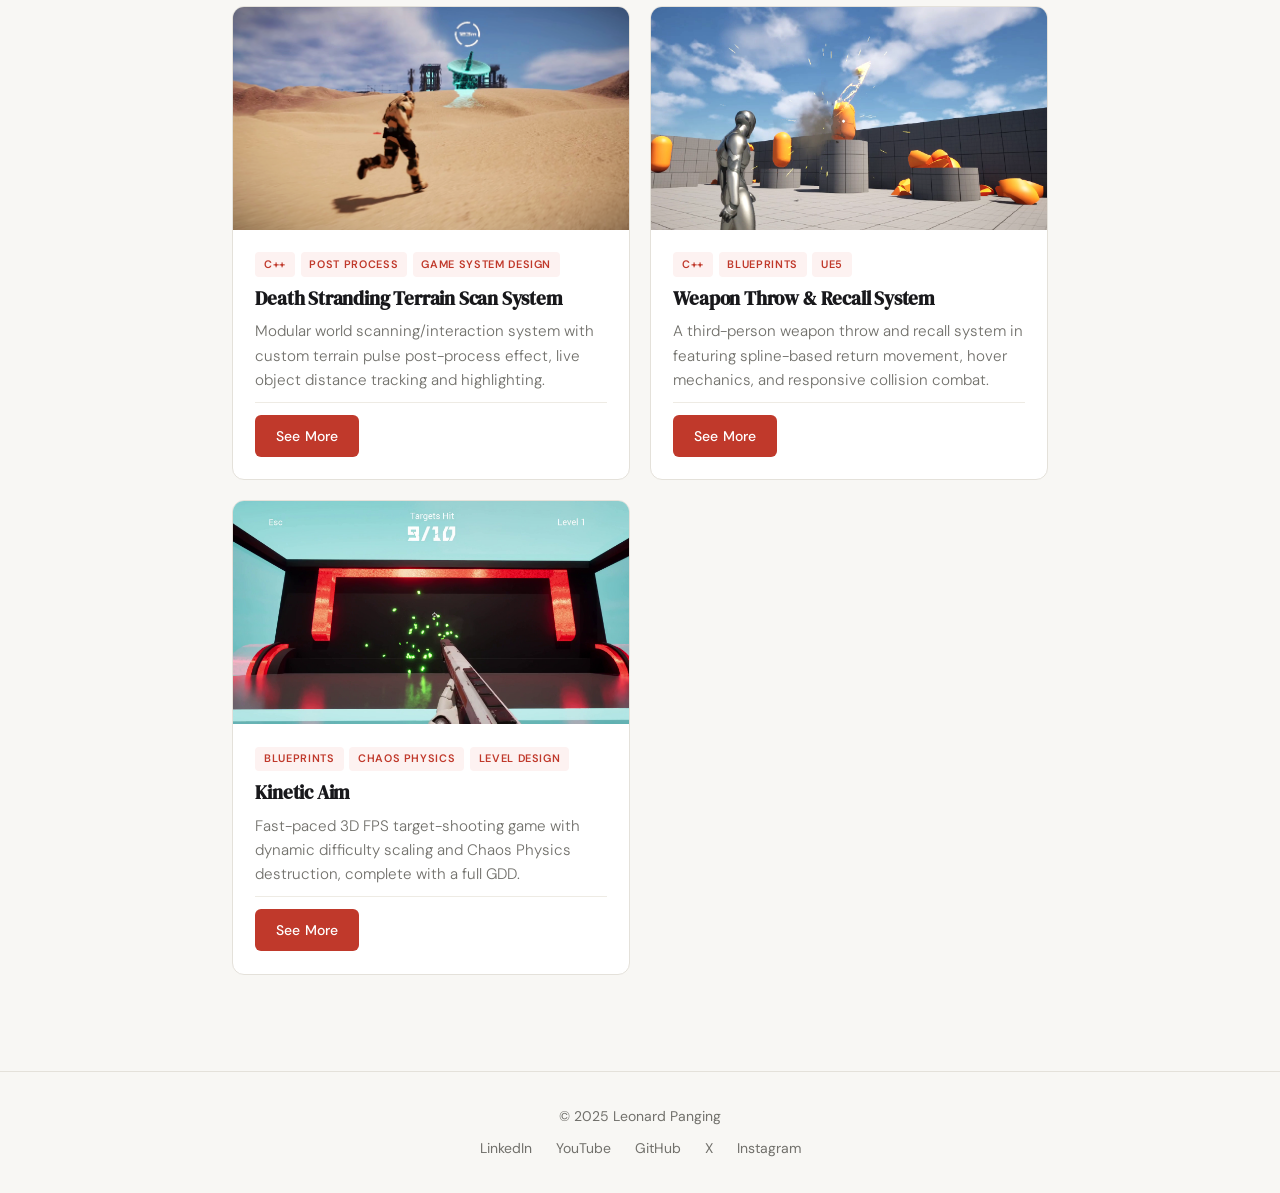
==== commit 6926beba: "Update index.html" ====
--- a/index.html
+++ b/index.html
@@ -236,8 +236,8 @@
         <h3>Weapon Throw & Recall System</h3>
 
         <p class="project-card-desc">
-         A third-person weapon throw and recall system in Unreal Engine 5 featuring spline-based return movement, 
-          collision combat, hover mechanics, and responsive gameplay interactions.
+        A third-person weapon throw and recall system in featuring spline-based return movement, 
+          hover mechanics, and responsive collision combat.
         </p>
 
         <div class="project-card-footer">
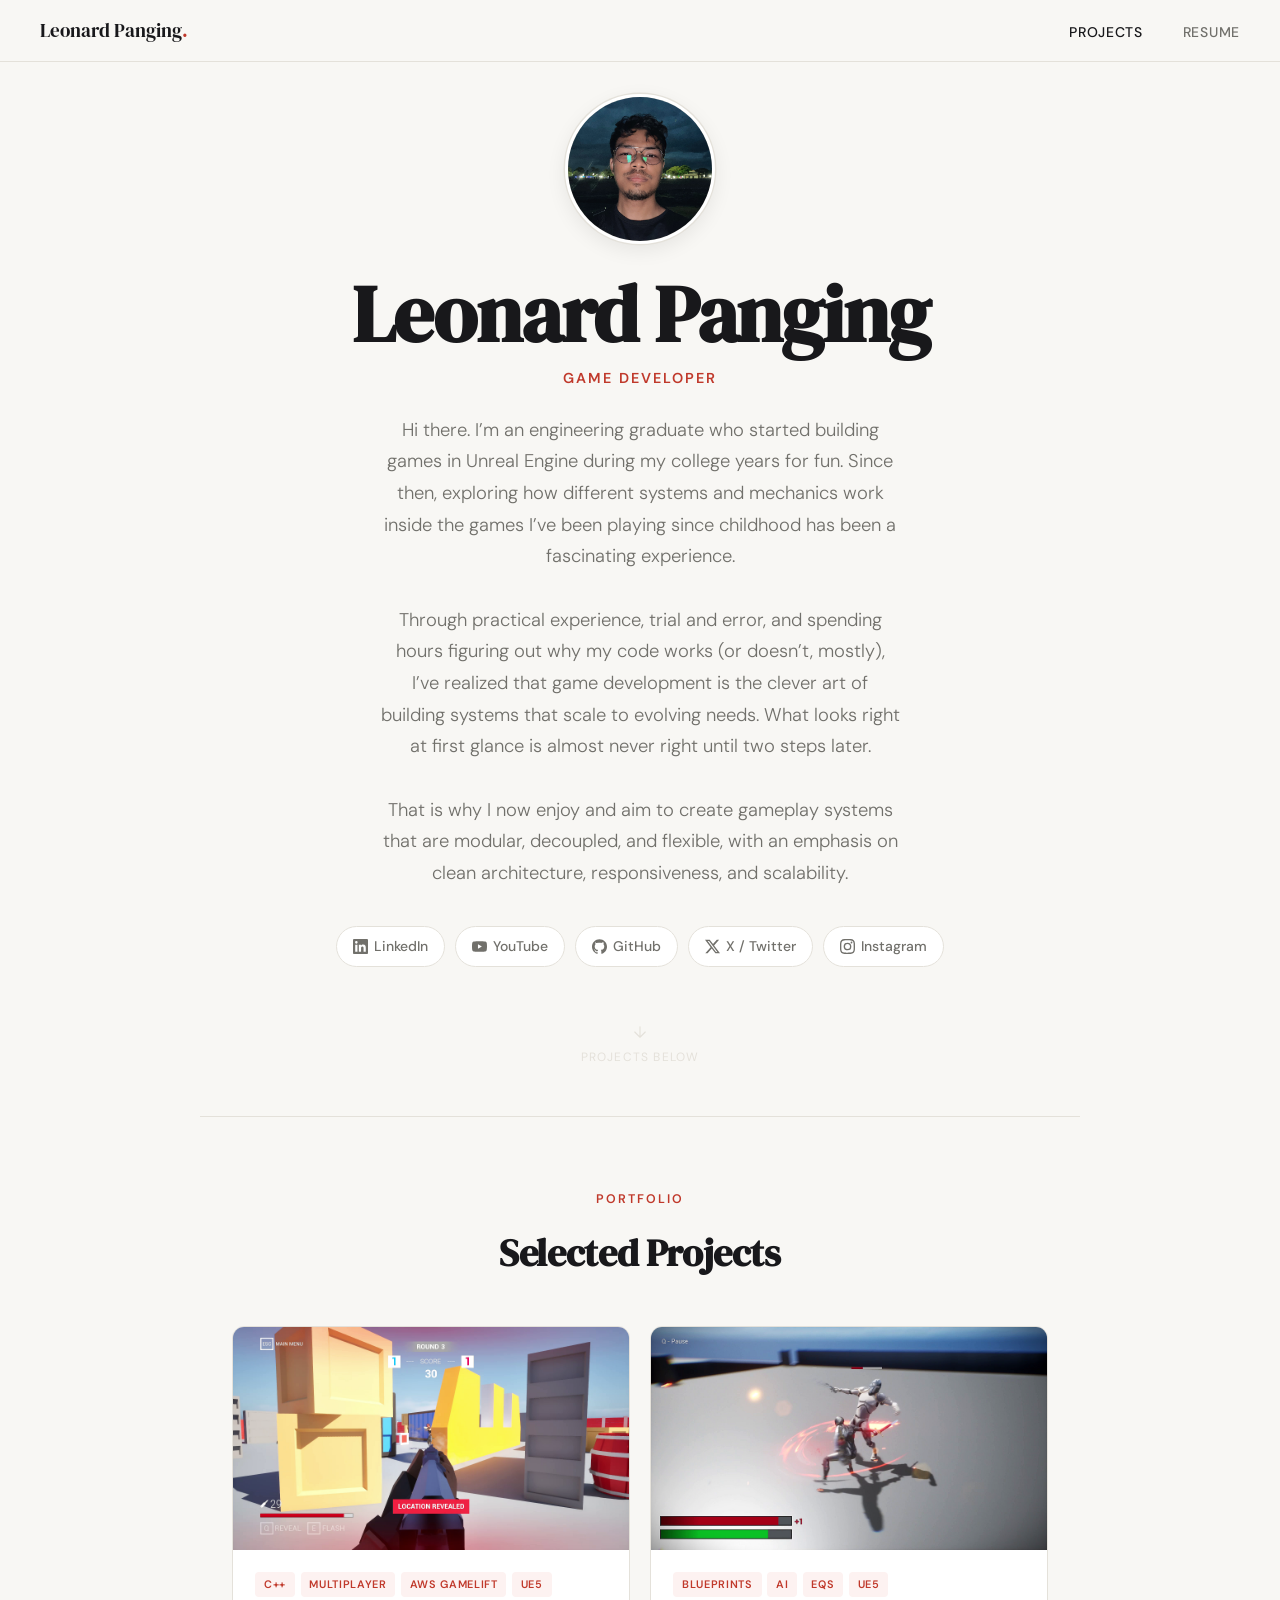
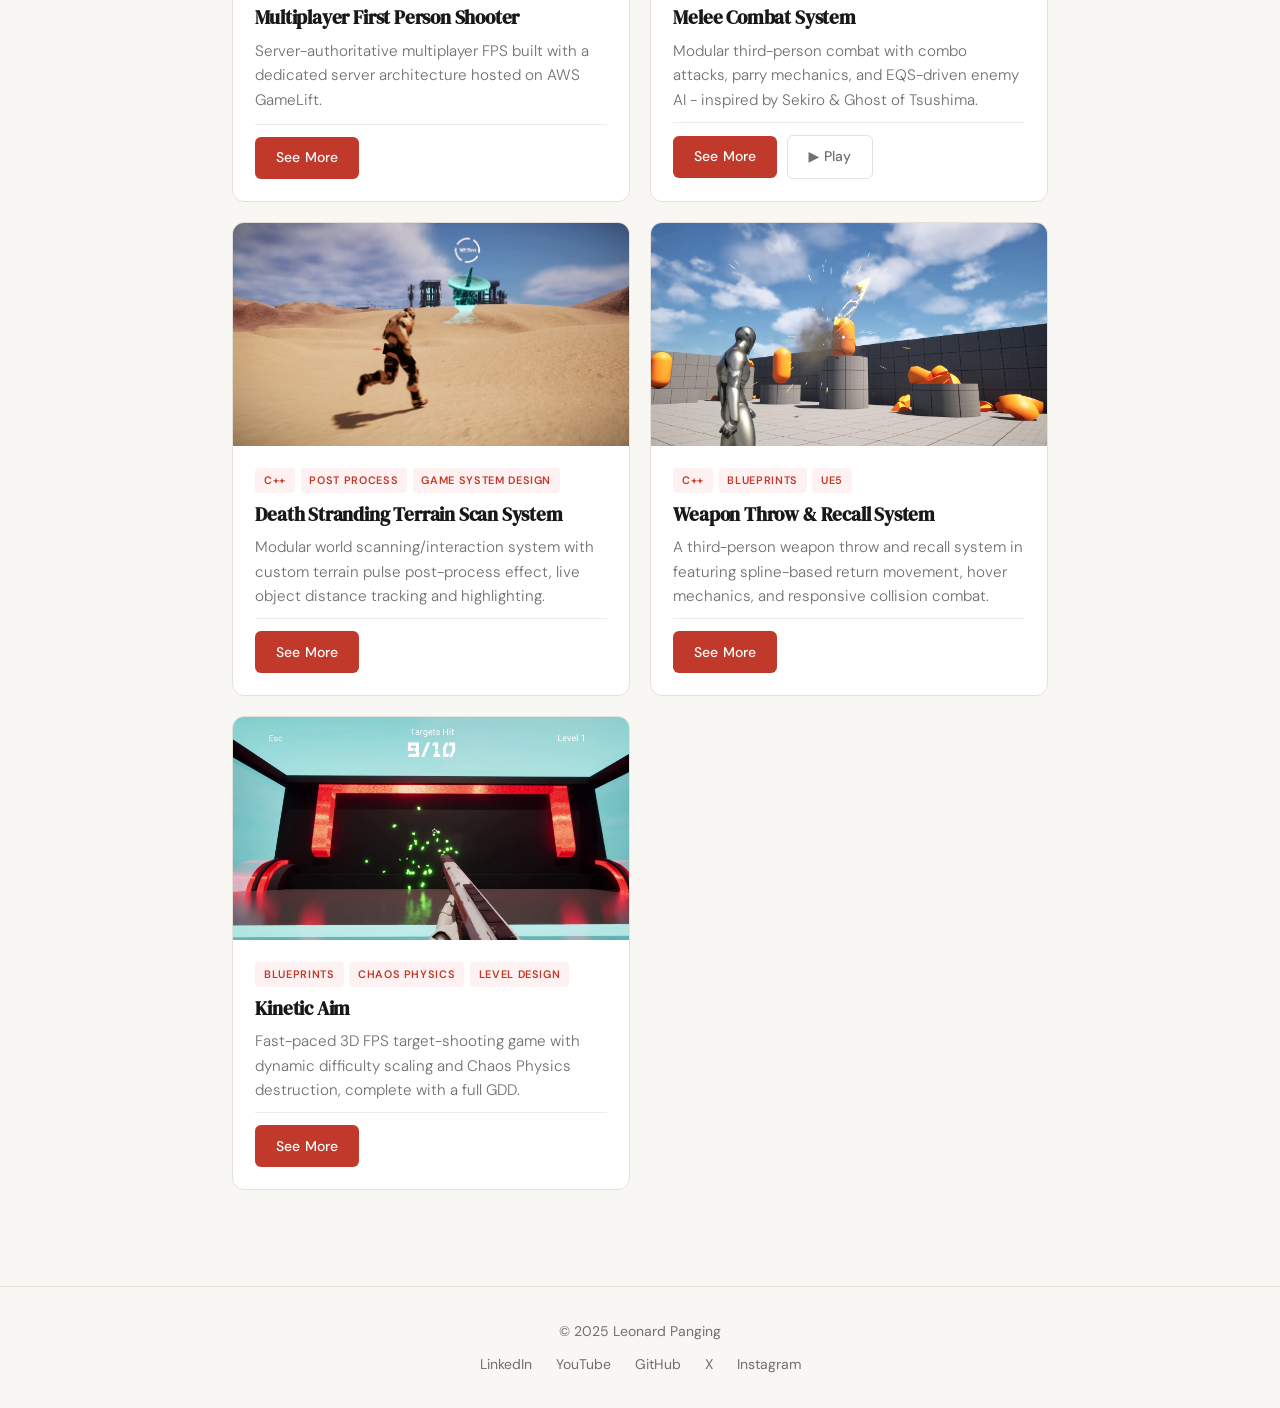
==== commit ae643da9: "Update index.html" ====
--- a/index.html
+++ b/index.html
@@ -46,8 +46,16 @@
     </p>
 
     <p class="hero-bio hero-in">
-      Hi there. I’m an engineering graduate who started building games in Unreal Engine during my college years for fun. I’m now seeking opportunities to work as a full-time Game Developer - and have a little fun while I’m at it.
-    </p>
+  Hi there. I’m an engineering graduate who started building games in Unreal Engine during my college years for fun. Since then, exploring how different systems and mechanics work inside the games I’ve been playing since childhood has been a fascinating experience.
+
+  <br><br>
+
+  Through practical experience, trial and error, and spending hours figuring out why my code works (or doesn’t, mostly), I’ve realized that game development is the clever art of building systems that scale to evolving needs. What looks right at first glance is almost never right until two steps later.
+
+  <br><br>
+
+  That is why I now enjoy and aim to create gameplay systems that are modular, decoupled, and flexible, with an emphasis on clean architecture, responsiveness, and scalability.
+</p>
 
      <div class="hero-socials hero-in">
       <a class="social-pill" href="https://www.linkedin.com/in/leonard-panging-a372b2229" target="_blank" rel="noopener">
--- a/assets/css/style.css
+++ b/assets/css/style.css
@@ -106,8 +106,8 @@
 }
 
 .hero-avatar {
-  width: 100px;
-  height: 100px;
+  width: 150px;
+  height: 150px;
   border-radius: 50%;
   background: var(--border);
   margin: 0 auto 1.75rem;
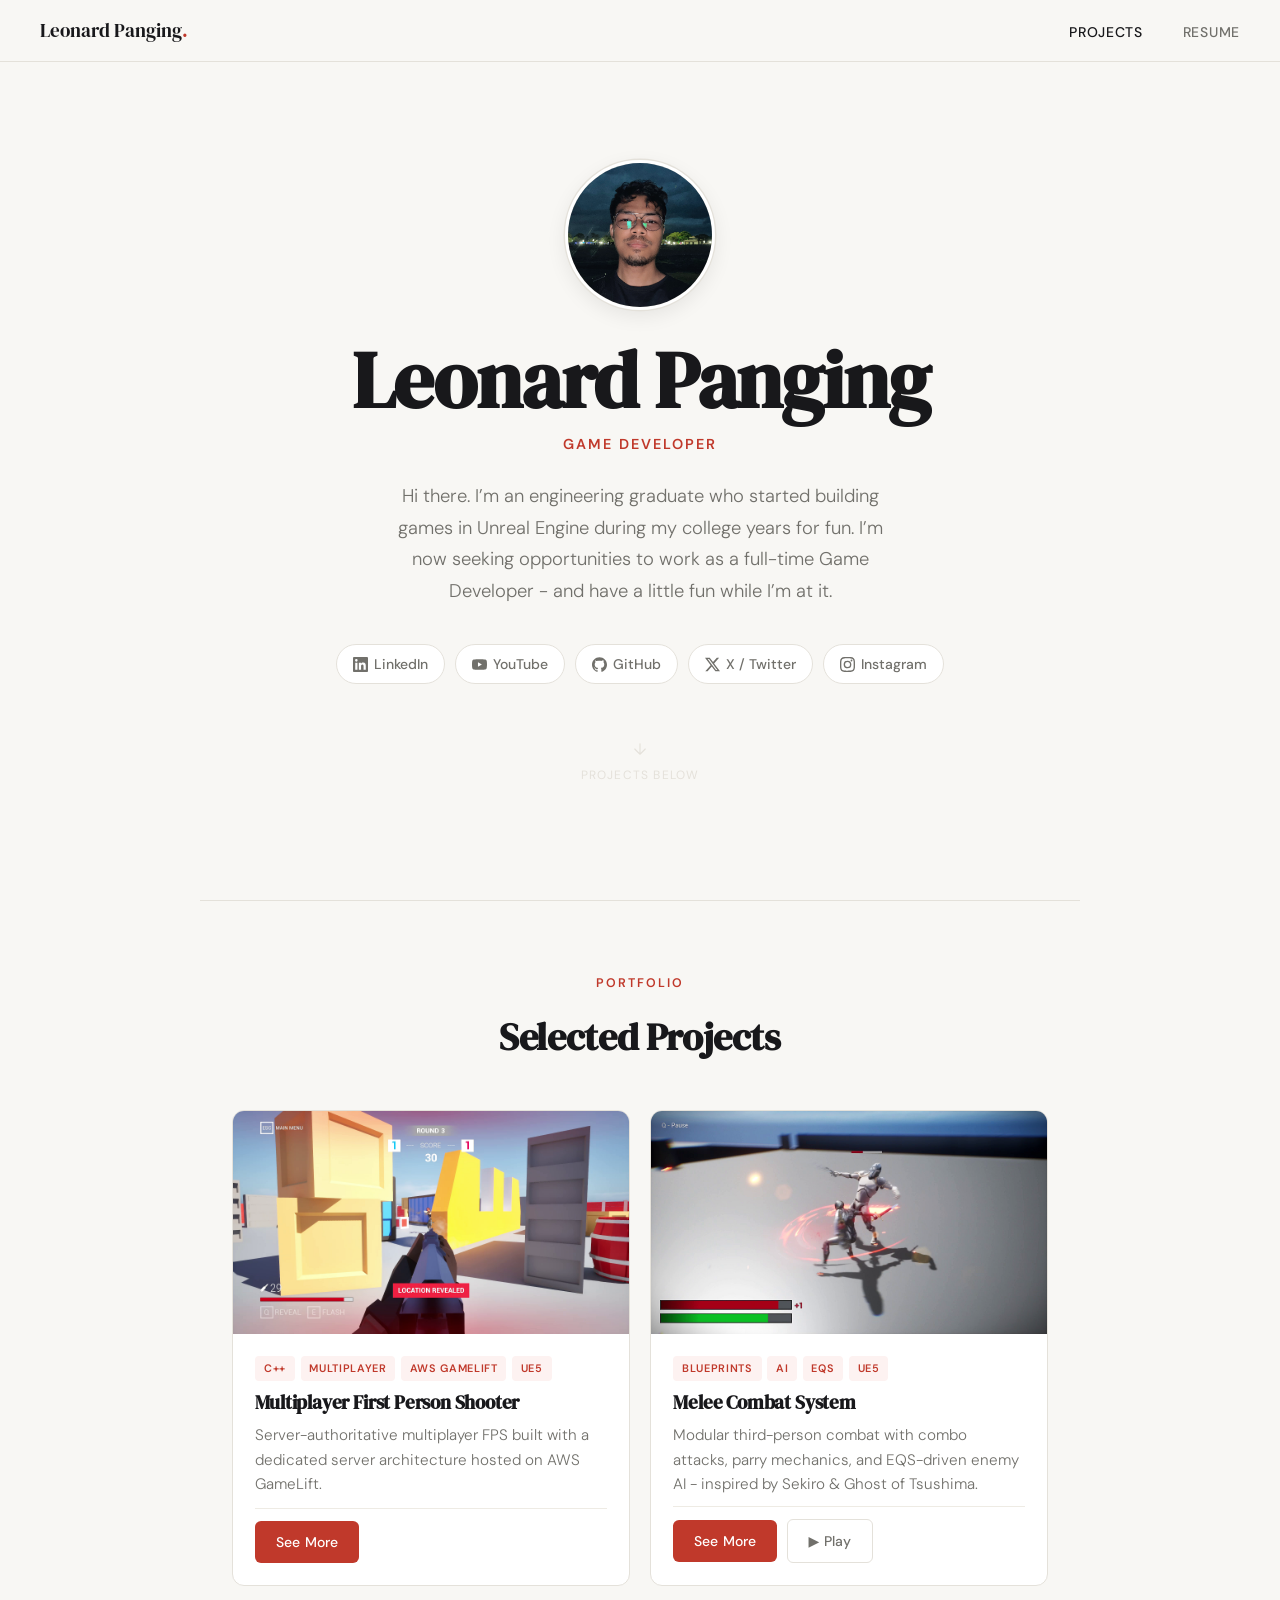
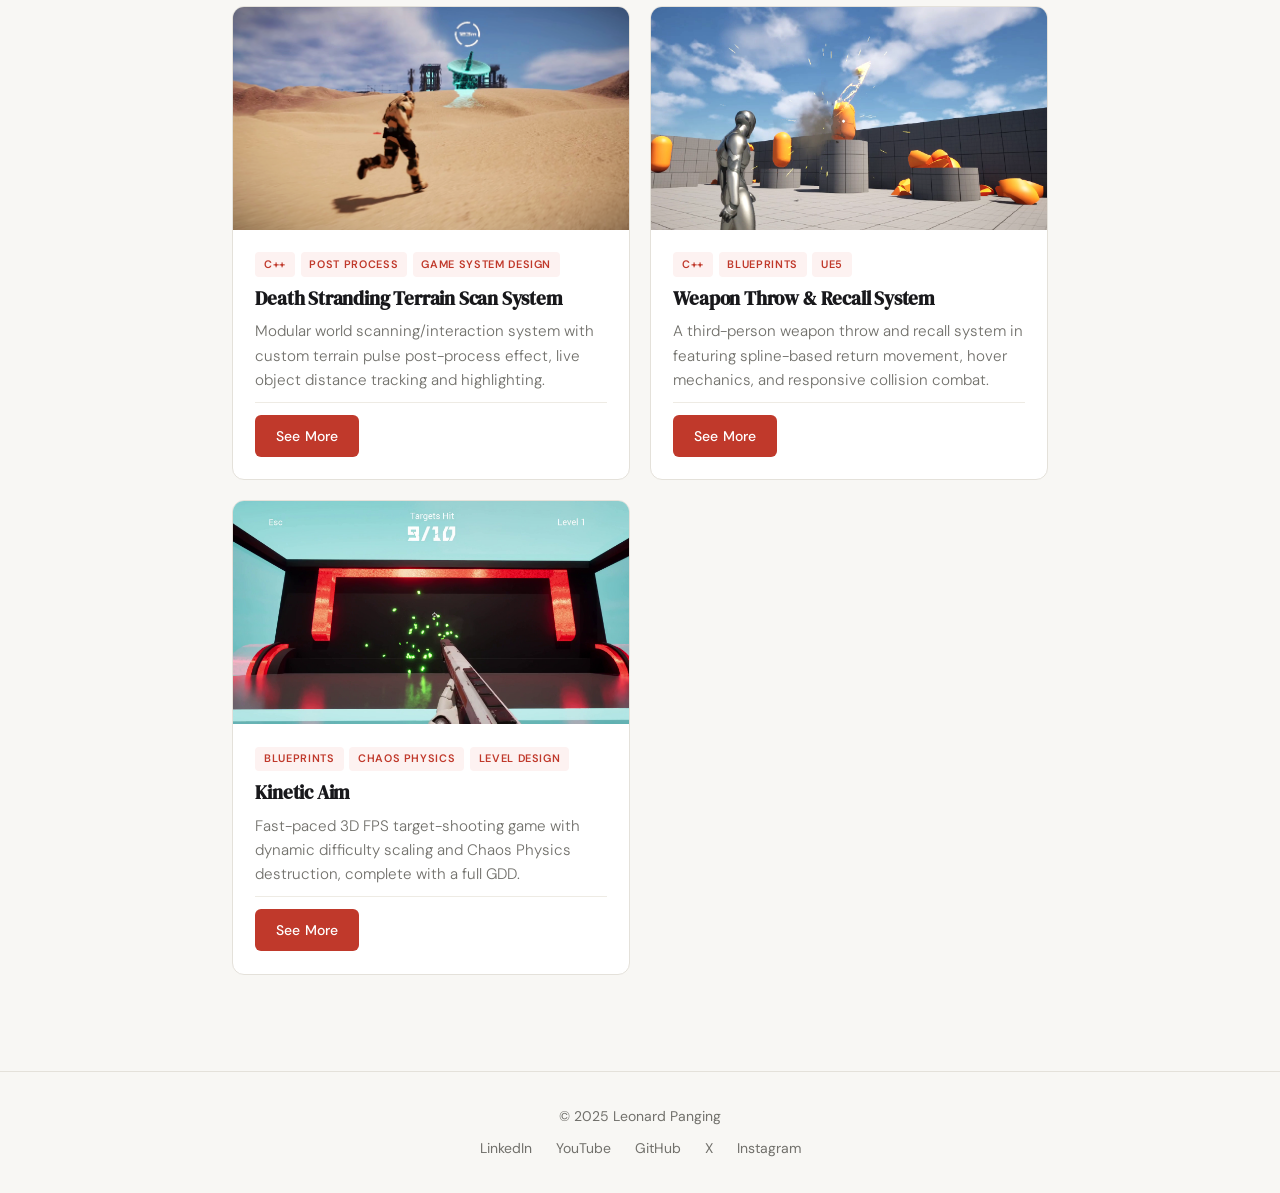
==== commit abf2fed3: "Revise hero bio in index.html Updated hero bio to reflect current job search and interests." ====
--- a/index.html
+++ b/index.html
@@ -45,17 +45,7 @@
       Game Developer
     </p>
 
-    <p class="hero-bio hero-in">
-  Hi there. I’m an engineering graduate who started building games in Unreal Engine during my college years for fun. Since then, exploring how different systems and mechanics work inside the games I’ve been playing since childhood has been a fascinating experience.
-
-  <br><br>
-
-  Through practical experience, trial and error, and spending hours figuring out why my code works (or doesn’t, mostly), I’ve realized that game development is the clever art of building systems that scale to evolving needs. What looks right at first glance is almost never right until two steps later.
-
-  <br><br>
-
-  That is why I now enjoy and aim to create gameplay systems that are modular, decoupled, and flexible, with an emphasis on clean architecture, responsiveness, and scalability.
-</p>
+    <p class="hero-bio hero-in"> Hi there. I’m an engineering graduate who started building games in Unreal Engine during my college years for fun. I’m now seeking opportunities to work as a full-time Game Developer - and have a little fun while I’m at it. </p>
 
      <div class="hero-socials hero-in">
       <a class="social-pill" href="https://www.linkedin.com/in/leonard-panging-a372b2229" target="_blank" rel="noopener">
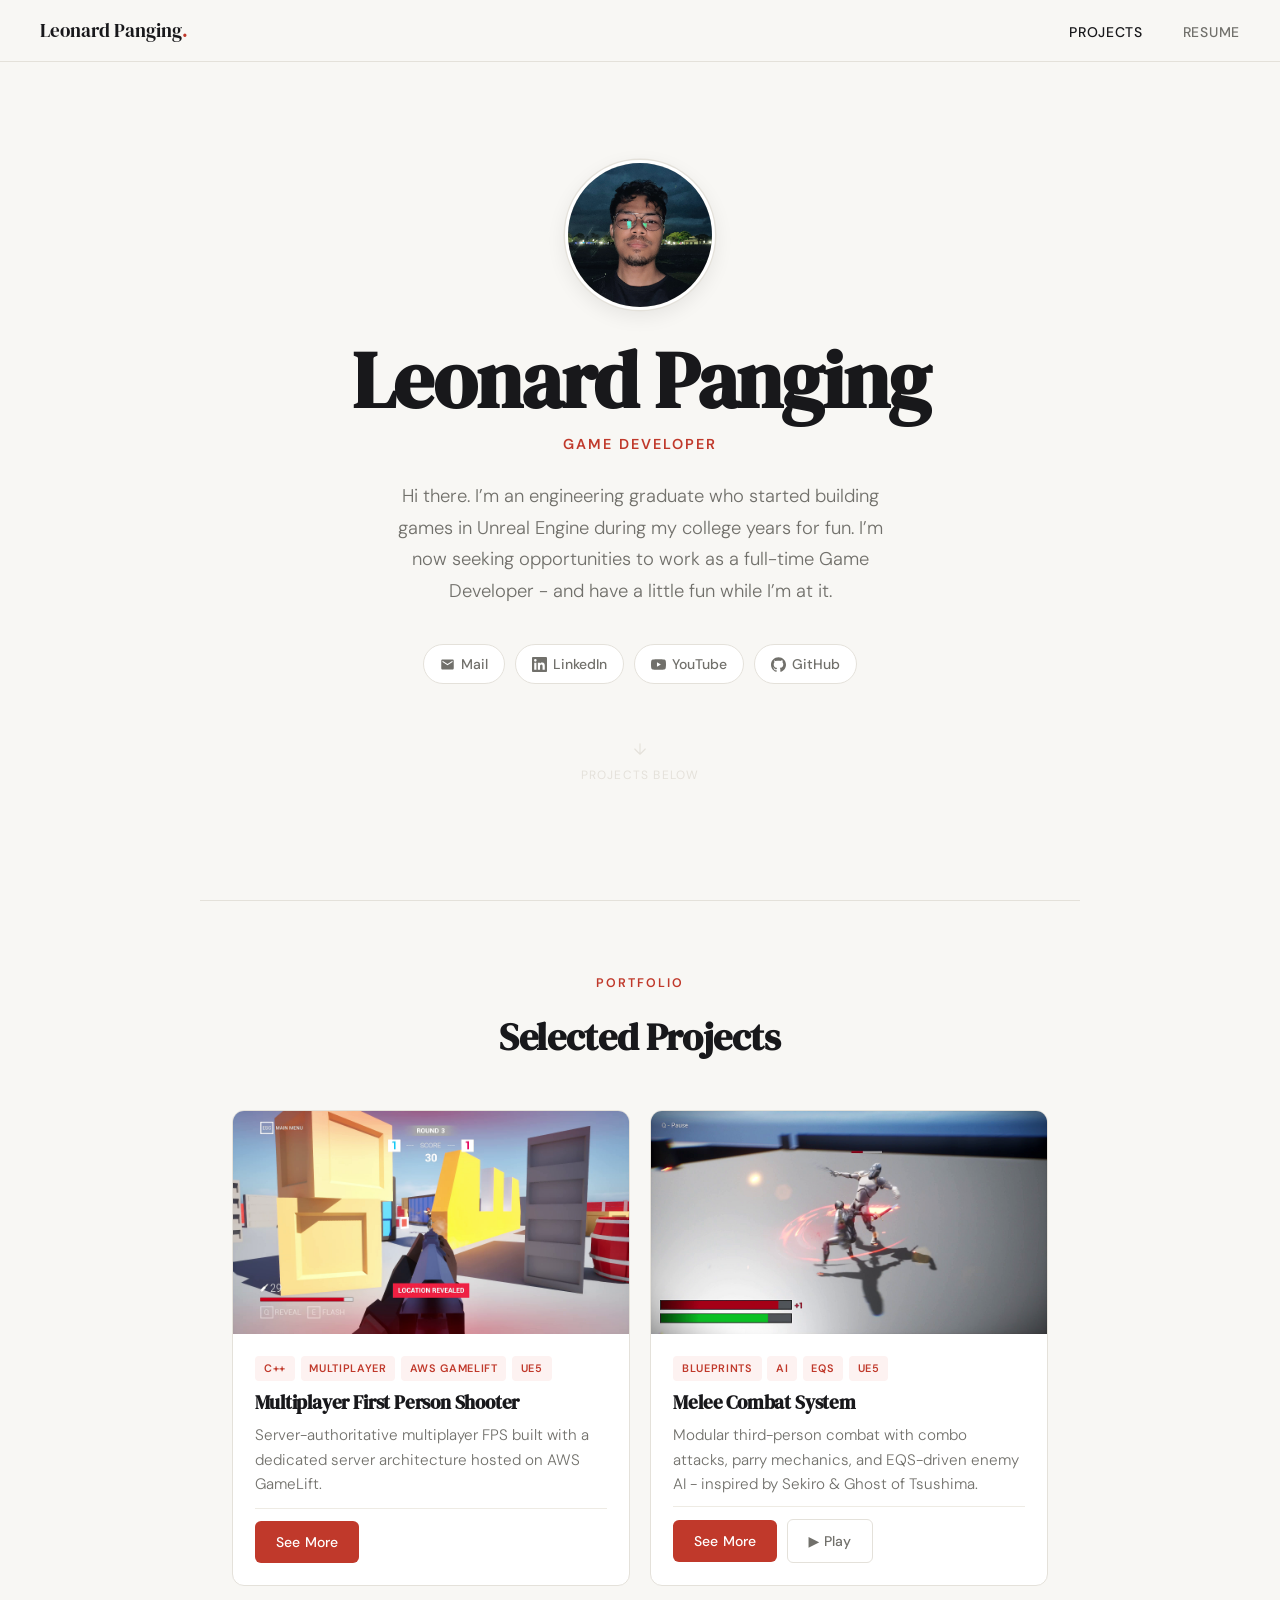
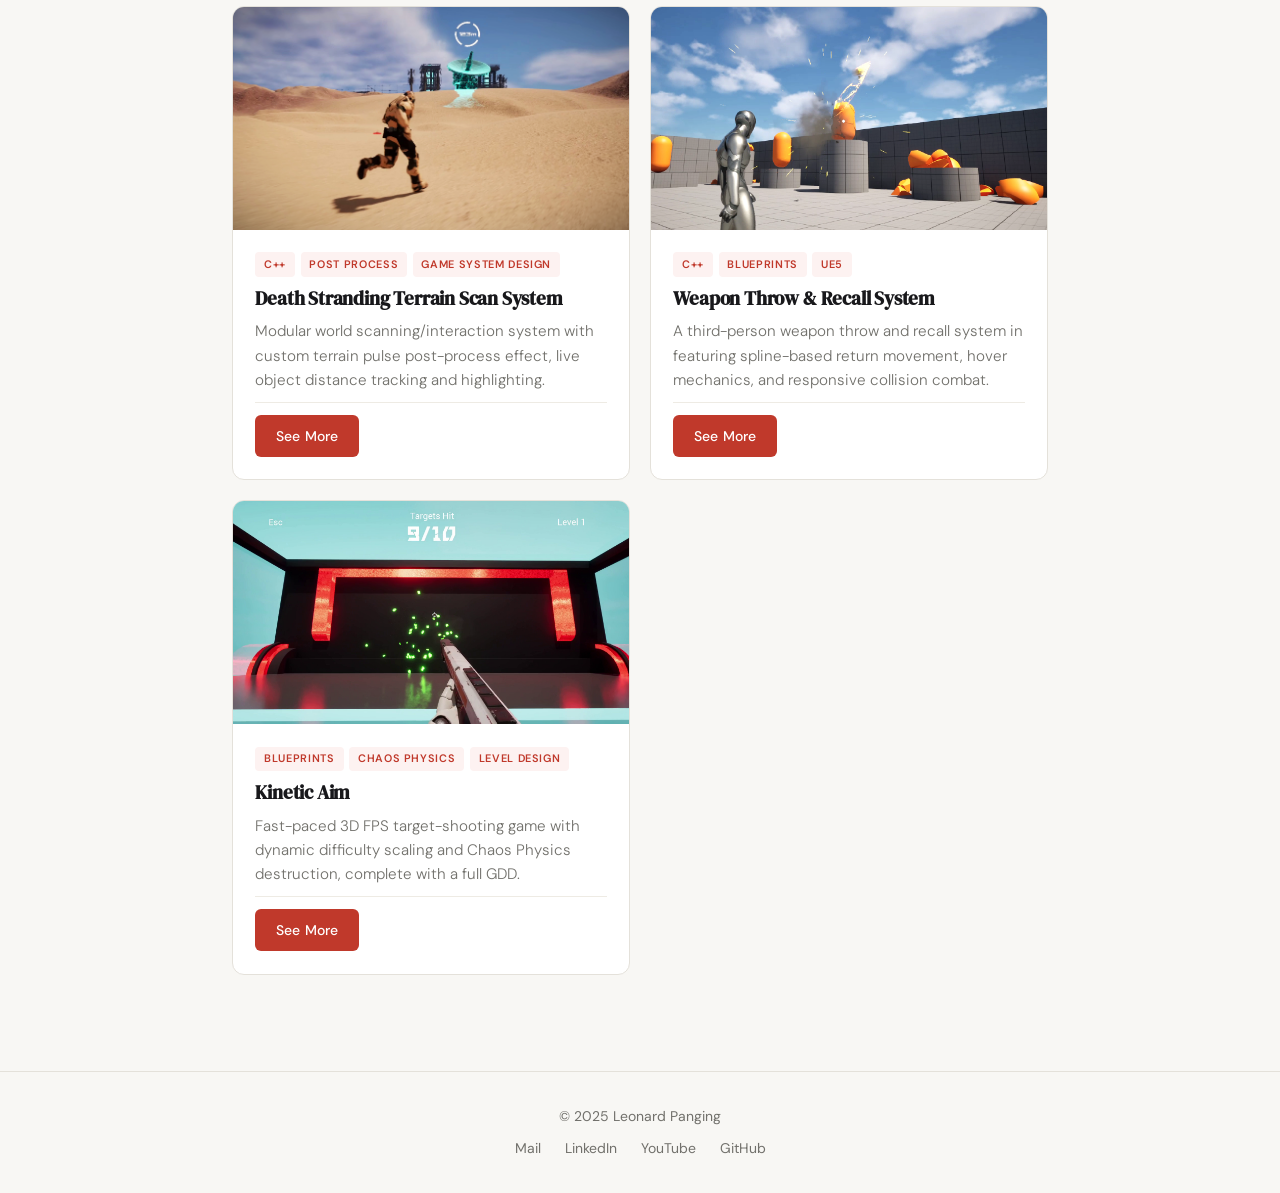
==== commit 778e66dc: "Update index.html" ====
--- a/index.html
+++ b/index.html
@@ -48,26 +48,22 @@
     <p class="hero-bio hero-in"> Hi there. I’m an engineering graduate who started building games in Unreal Engine during my college years for fun. I’m now seeking opportunities to work as a full-time Game Developer - and have a little fun while I’m at it. </p>
 
      <div class="hero-socials hero-in">
-      <a class="social-pill" href="https://www.linkedin.com/in/leonard-panging-a372b2229" target="_blank" rel="noopener">
-        <svg viewBox="0 0 24 24" xmlns="http://www.w3.org/2000/svg" style="width:15px;height:15px;fill:currentColor"><path d="M20.447 20.452h-3.554v-5.569c0-1.328-.027-3.037-1.852-3.037-1.853 0-2.136 1.445-2.136 2.939v5.667H9.351V9h3.414v1.561h.046c.477-.9 1.637-1.85 3.37-1.85 3.601 0 4.267 2.37 4.267 5.455v6.286zM5.337 7.433a2.062 2.062 0 0 1-2.063-2.065 2.064 2.064 0 1 1 2.063 2.065zm1.782 13.019H3.555V9h3.564v11.452zM22.225 0H1.771C.792 0 0 .774 0 1.729v20.542C0 23.227.792 24 1.771 24h20.451C23.2 24 24 23.227 24 22.271V1.729C24 .774 23.2 0 22.222 0h.003z"/></svg>
-        LinkedIn
-      </a>
-      <a class="social-pill" href="http://www.youtube.com/@LeonardPanging" target="_blank" rel="noopener">
-        <svg viewBox="0 0 24 24" xmlns="http://www.w3.org/2000/svg" style="width:15px;height:15px;fill:currentColor"><path d="M23.498 6.186a3.016 3.016 0 0 0-2.122-2.136C19.505 3.545 12 3.545 12 3.545s-7.505 0-9.377.505A3.017 3.017 0 0 0 .502 6.186C0 8.07 0 12 0 12s0 3.93.502 5.814a3.016 3.016 0 0 0 2.122 2.136c1.871.505 9.376.505 9.376.505s7.505 0 9.377-.505a3.015 3.015 0 0 0 2.122-2.136C24 15.93 24 12 24 12s0-3.93-.502-5.814zM9.545 15.568V8.432L15.818 12l-6.273 3.568z"/></svg>
-        YouTube
-      </a>
-      <a class="social-pill" href="https://github.com/MrBushidooo" target="_blank" rel="noopener">
-        <svg viewBox="0 0 24 24" xmlns="http://www.w3.org/2000/svg" style="width:15px;height:15px;fill:currentColor"><path d="M12 .297c-6.63 0-12 5.373-12 12 0 5.303 3.438 9.8 8.205 11.385.6.113.82-.258.82-.577 0-.285-.01-1.04-.015-2.04-3.338.724-4.042-1.61-4.042-1.61C4.422 18.07 3.633 17.7 3.633 17.7c-1.087-.744.084-.729.084-.729 1.205.084 1.838 1.236 1.838 1.236 1.07 1.835 2.809 1.305 3.495.998.108-.776.417-1.305.76-1.605-2.665-.3-5.466-1.332-5.466-5.93 0-1.31.465-2.38 1.235-3.22-.135-.303-.54-1.523.105-3.176 0 0 1.005-.322 3.3 1.23.96-.267 1.98-.399 3-.405 1.02.006 2.04.138 3 .405 2.28-1.552 3.285-1.23 3.285-1.23.645 1.653.24 2.873.12 3.176.765.84 1.23 1.91 1.23 3.22 0 4.61-2.805 5.625-5.475 5.92.42.36.81 1.096.81 2.22 0 1.606-.015 2.896-.015 3.286 0 .315.21.69.825.57C20.565 22.092 24 17.592 24 12.297c0-6.627-5.373-12-12-12"/></svg>
-        GitHub
-      </a>
-      <a class="social-pill" href="https://x.com/leo_fbx" target="_blank" rel="noopener">
-        <svg viewBox="0 0 24 24" xmlns="http://www.w3.org/2000/svg" style="width:15px;height:15px;fill:currentColor"><path d="M18.901 1.153h3.68l-8.04 9.19L24 22.846h-7.406l-5.8-7.584-6.638 7.584H.474l8.6-9.83L0 1.154h7.594l5.243 6.932ZM17.61 20.644h2.039L6.486 3.24H4.298Z"/></svg>
-        X / Twitter
-      </a>
-      <a class="social-pill" href="https://www.instagram.com/leonart._/" target="_blank" rel="noopener">
-        <svg viewBox="0 0 24 24" xmlns="http://www.w3.org/2000/svg" style="width:15px;height:15px;fill:currentColor"><path d="M12 2.163c3.204 0 3.584.012 4.85.07 3.252.148 4.771 1.691 4.919 4.919.058 1.265.069 1.645.069 4.849 0 3.205-.012 3.584-.069 4.849-.149 3.225-1.664 4.771-4.919 4.919-1.266.058-1.644.07-4.85.07-3.204 0-3.584-.012-4.849-.07-3.26-.149-4.771-1.699-4.919-4.92-.058-1.265-.07-1.644-.07-4.849 0-3.204.013-3.583.07-4.849.149-3.227 1.664-4.771 4.919-4.919 1.266-.057 1.645-.069 4.849-.069zM12 0C8.741 0 8.333.014 7.053.072 2.695.272.273 2.69.073 7.052.014 8.333 0 8.741 0 12c0 3.259.014 3.668.072 4.948.2 4.358 2.618 6.78 6.98 6.98C8.333 23.986 8.741 24 12 24c3.259 0 3.668-.014 4.948-.072 4.354-.2 6.782-2.618 6.979-6.98.059-1.28.073-1.689.073-4.948 0-3.259-.014-3.667-.072-4.947-.196-4.354-2.617-6.78-6.979-6.98C15.668.014 15.259 0 12 0zm0 5.838a6.162 6.162 0 1 0 0 12.324 6.162 6.162 0 0 0 0-12.324zM12 16a4 4 0 1 1 0-8 4 4 0 0 1 0 8zm6.406-11.845a1.44 1.44 0 1 0 0 2.881 1.44 1.44 0 0 0 0-2.881z"/></svg>
-        Instagram
-      </a>
+      <a class="social-pill" href="mailto:leonardpanging8@gmail.com">
+  <svg viewBox="0 0 24 24" xmlns="http://www.w3.org/2000/svg" style="width:15px;height:15px;fill:currentColor"><path d="M20 4H4c-1.1 0-2 .9-2 2v12c0 1.1.9 2 2 2h16c1.1 0 2-.9 2-2V6c0-1.1-.9-2-2-2zm0 4-8 5-8-5V6l8 5 8-5v2z"/></svg>
+  Mail
+</a>
+<a class="social-pill" href="https://www.linkedin.com/in/leonard-panging-a372b2229" target="_blank" rel="noopener">
+  <svg viewBox="0 0 24 24" xmlns="http://www.w3.org/2000/svg" style="width:15px;height:15px;fill:currentColor"><path d="M20.447 20.452h-3.554v-5.569c0-1.328-.027-3.037-1.852-3.037-1.853 0-2.136 1.445-2.136 2.939v5.667H9.351V9h3.414v1.561h.046c.477-.9 1.637-1.85 3.37-1.85 3.601 0 4.267 2.37 4.267 5.455v6.286zM5.337 7.433a2.062 2.062 0 0 1-2.063-2.065 2.064 2.064 0 1 1 2.063 2.065zm1.782 13.019H3.555V9h3.564v11.452zM22.225 0H1.771C.792 0 0 .774 0 1.729v20.542C0 23.227.792 24 1.771 24h20.451C23.2 24 24 23.227 24 22.271V1.729C24 .774 23.2 0 22.222 0h.003z"/></svg>
+  LinkedIn
+</a>
+<a class="social-pill" href="http://www.youtube.com/@LeonardPanging" target="_blank" rel="noopener">
+  <svg viewBox="0 0 24 24" xmlns="http://www.w3.org/2000/svg" style="width:15px;height:15px;fill:currentColor"><path d="M23.498 6.186a3.016 3.016 0 0 0-2.122-2.136C19.505 3.545 12 3.545 12 3.545s-7.505 0-9.377.505A3.017 3.017 0 0 0 .502 6.186C0 8.07 0 12 0 12s0 3.93.502 5.814a3.016 3.016 0 0 0 2.122 2.136c1.871.505 9.376.505 9.376.505s7.505 0 9.377-.505a3.015 3.015 0 0 0 2.122-2.136C24 15.93 24 12 24 12s0-3.93-.502-5.814zM9.545 15.568V8.432L15.818 12l-6.273 3.568z"/></svg>
+  YouTube
+</a>
+<a class="social-pill" href="https://github.com/MrBushidooo" target="_blank" rel="noopener">
+  <svg viewBox="0 0 24 24" xmlns="http://www.w3.org/2000/svg" style="width:15px;height:15px;fill:currentColor"><path d="M12 .297c-6.63 0-12 5.373-12 12 0 5.303 3.438 9.8 8.205 11.385.6.113.82-.258.82-.577 0-.285-.01-1.04-.015-2.04-3.338.724-4.042-1.61-4.042-1.61C4.422 18.07 3.633 17.7 3.633 17.7c-1.087-.744.084-.729.084-.729 1.205.084 1.838 1.236 1.838 1.236 1.07 1.835 2.809 1.305 3.495.998.108-.776.417-1.305.76-1.605-2.665-.3-5.466-1.332-5.466-5.93 0-1.31.465-2.38 1.235-3.22-.135-.303-.54-1.523.105-3.176 0 0 1.005-.322 3.3 1.23.96-.267 1.98-.399 3-.405 1.02.006 2.04.138 3 .405 2.28-1.552 3.285-1.23 3.285-1.23.645 1.653.24 2.873.12 3.176.765.84 1.23 1.91 1.23 3.22 0 4.61-2.805 5.625-5.475 5.92.42.36.81 1.096.81 2.22 0 1.606-.015 2.896-.015 3.286 0 .315.21.69.825.57C20.565 22.092 24 17.592 24 12.297c0-6.627-5.373-12-12-12"/></svg>
+  GitHub
+</a>
     </div>
 
     <div class="scroll-cue hero-in">
@@ -296,36 +292,15 @@
 
     <div class="footer-socials">
 
-      <a href="https://www.linkedin.com/in/leonard-panging-a372b2229"
-         target="_blank"
-         rel="noopener">
-        LinkedIn
-      </a>
-
-      <a href="http://www.youtube.com/@LeonardPanging"
-         target="_blank"
-         rel="noopener">
-        YouTube
-      </a>
-
-      <a href="https://github.com/MrBushidooo"
-         target="_blank"
-         rel="noopener">
-        GitHub
-      </a>
-
-      <a href="https://x.com/leo_fbx"
-         target="_blank"
-         rel="noopener">
-        X
-      </a>
-
-      <a href="https://www.instagram.com/leonart._/"
-         target="_blank"
-         rel="noopener">
-        Instagram
-      </a>
-
+      <a href="mailto:leonardpanging8@gmail.com">Mail</a>
+
+      <a href="https://www.linkedin.com/in/leonard-panging-a372b2229" target="_blank" rel="noopener">LinkedIn</a>
+
+      <a href="http://www.youtube.com/@LeonardPanging" target="_blank" rel="noopener">YouTube</a>
+
+     <a href="https://github.com/MrBushidooo" target="_blank" rel="noopener">GitHub</a>
+
+      
     </div>
 
   </footer>
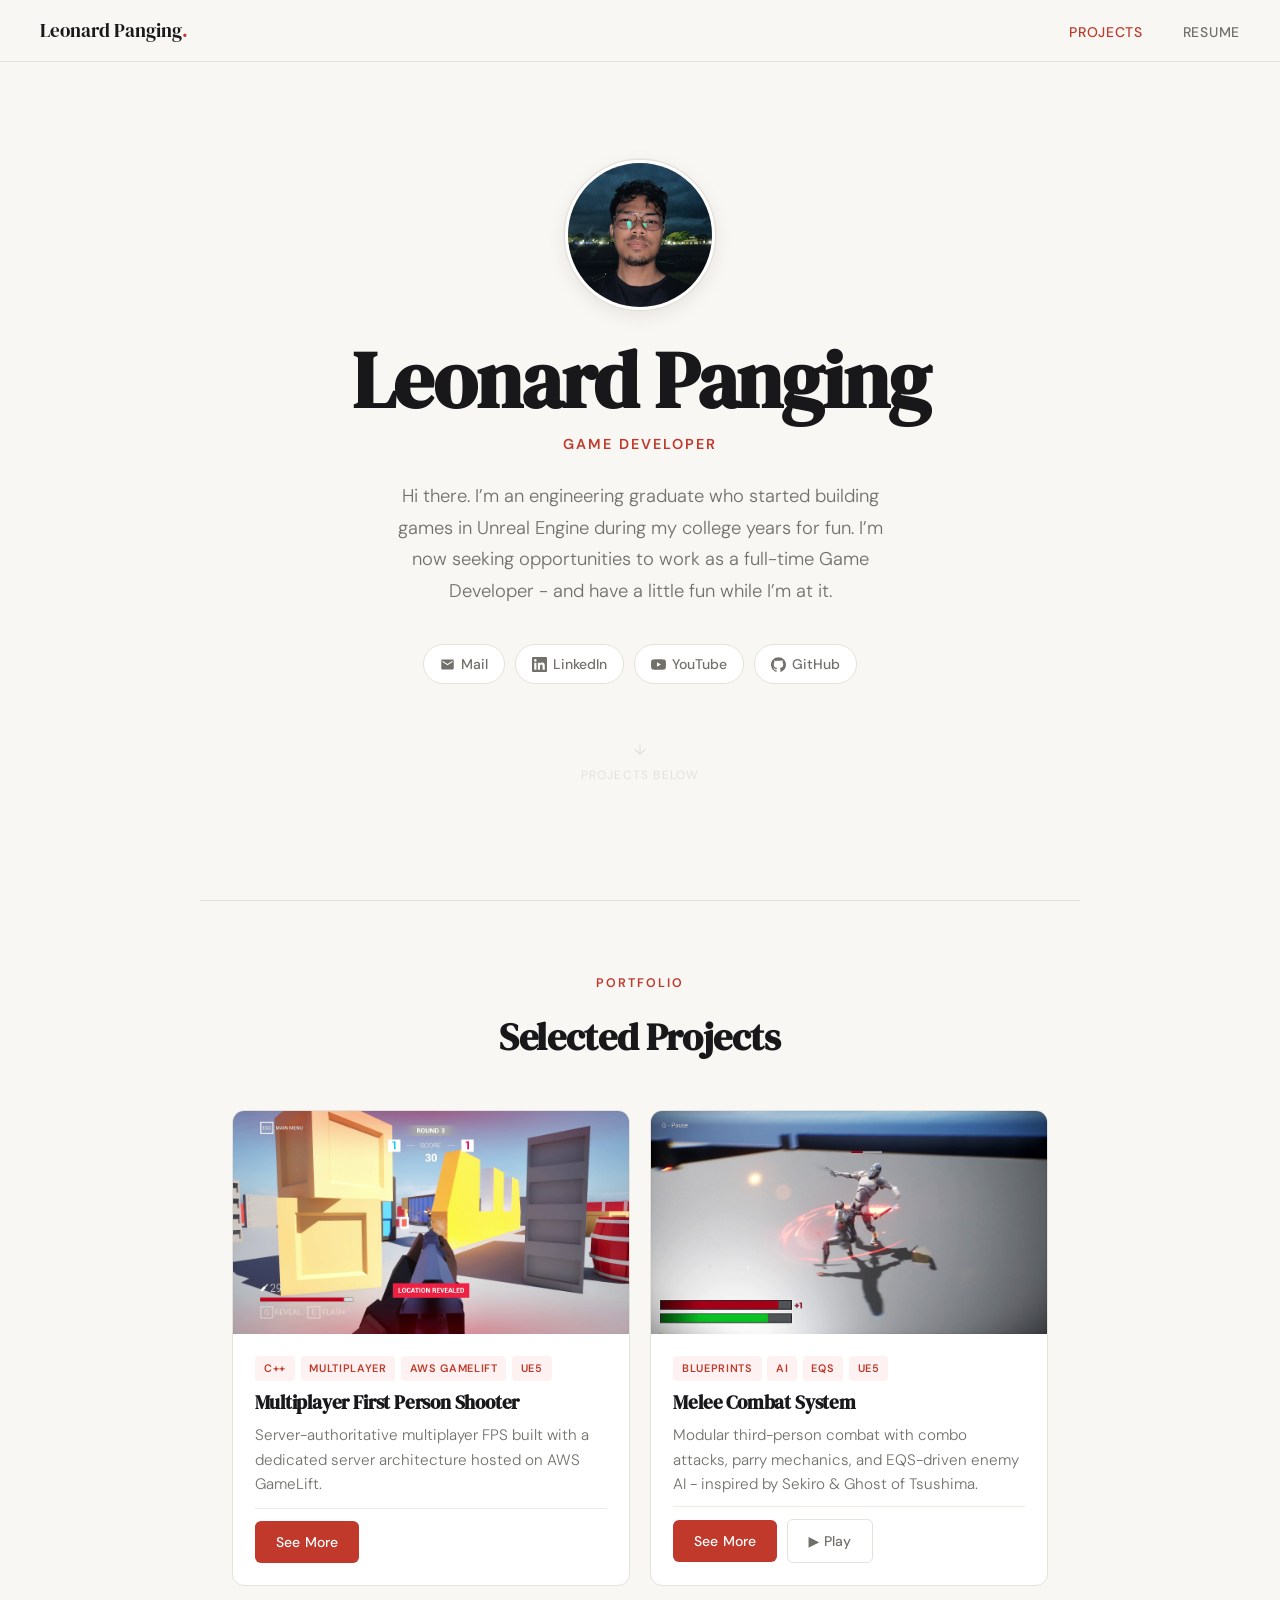
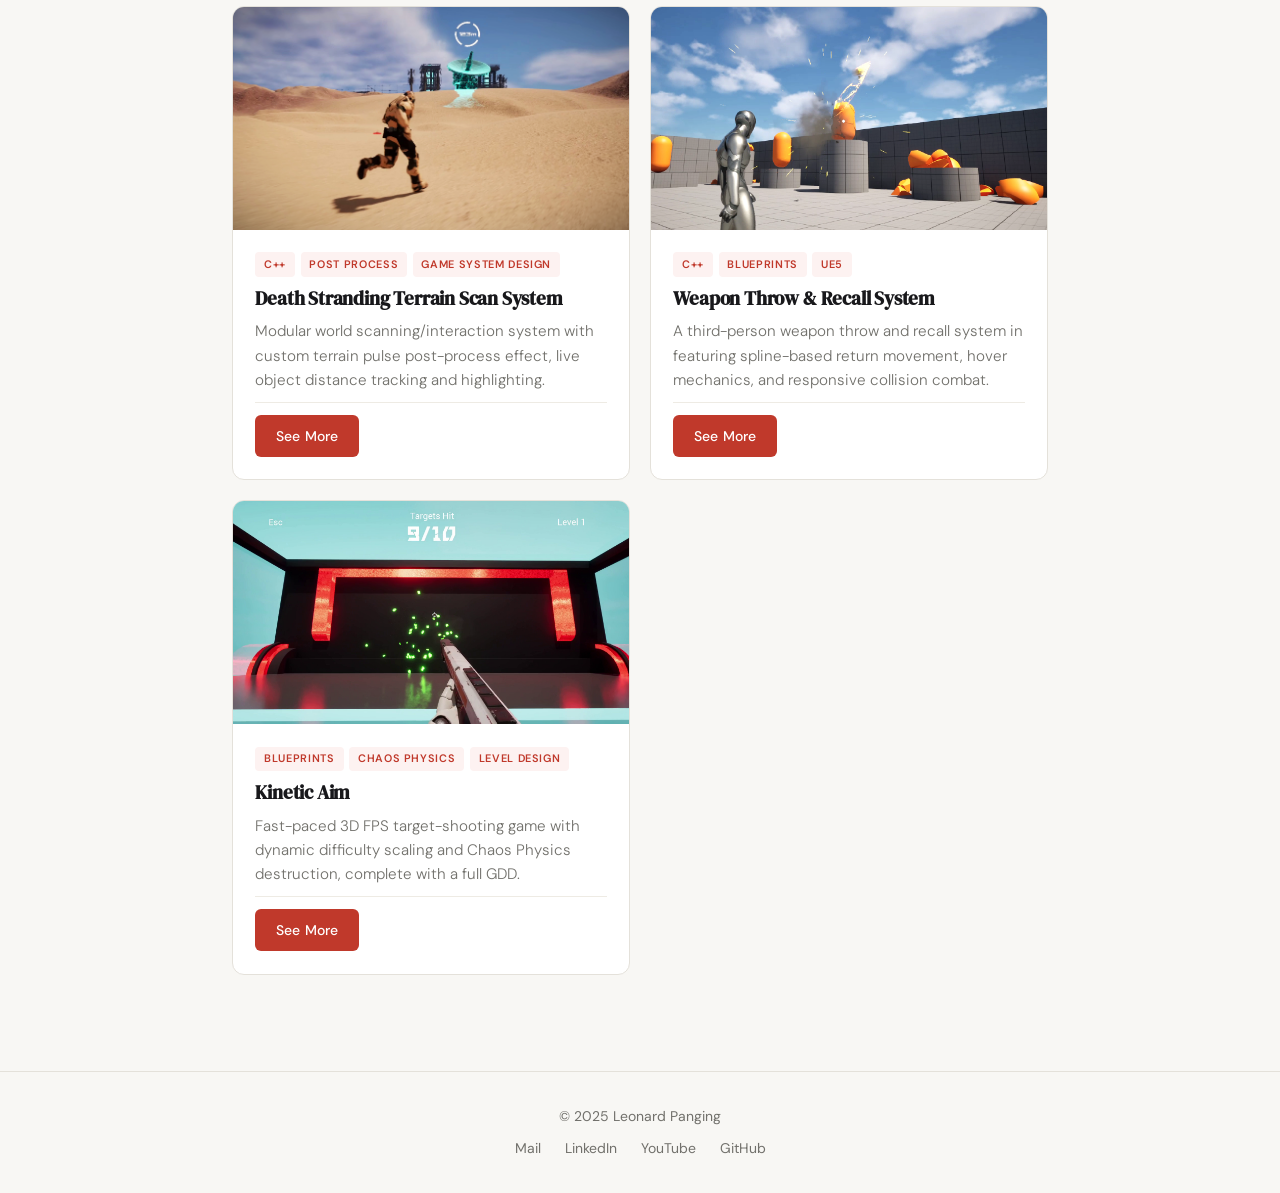
==== commit fb0975bf: "Update index.html" ====
--- a/index.html
+++ b/index.html
@@ -76,7 +76,7 @@
 
   <!-- ══ PROJECTS ════════════════════════════════ -->
 
-  <hr class="divider" />
+  <hr class="divider" id="projects" />
 
   <div class="section-header">
     <p class="section-eyebrow">Portfolio</p>
--- a/assets/css/style.css
+++ b/assets/css/style.css
@@ -74,7 +74,7 @@
   transition: color 0.18s;
 }
 .nav-links a:hover,
-.nav-links a.active { color: var(--text); }
+.nav-links a.active { color: var(--accent); }
 
 .hamburger {
   display: none;
